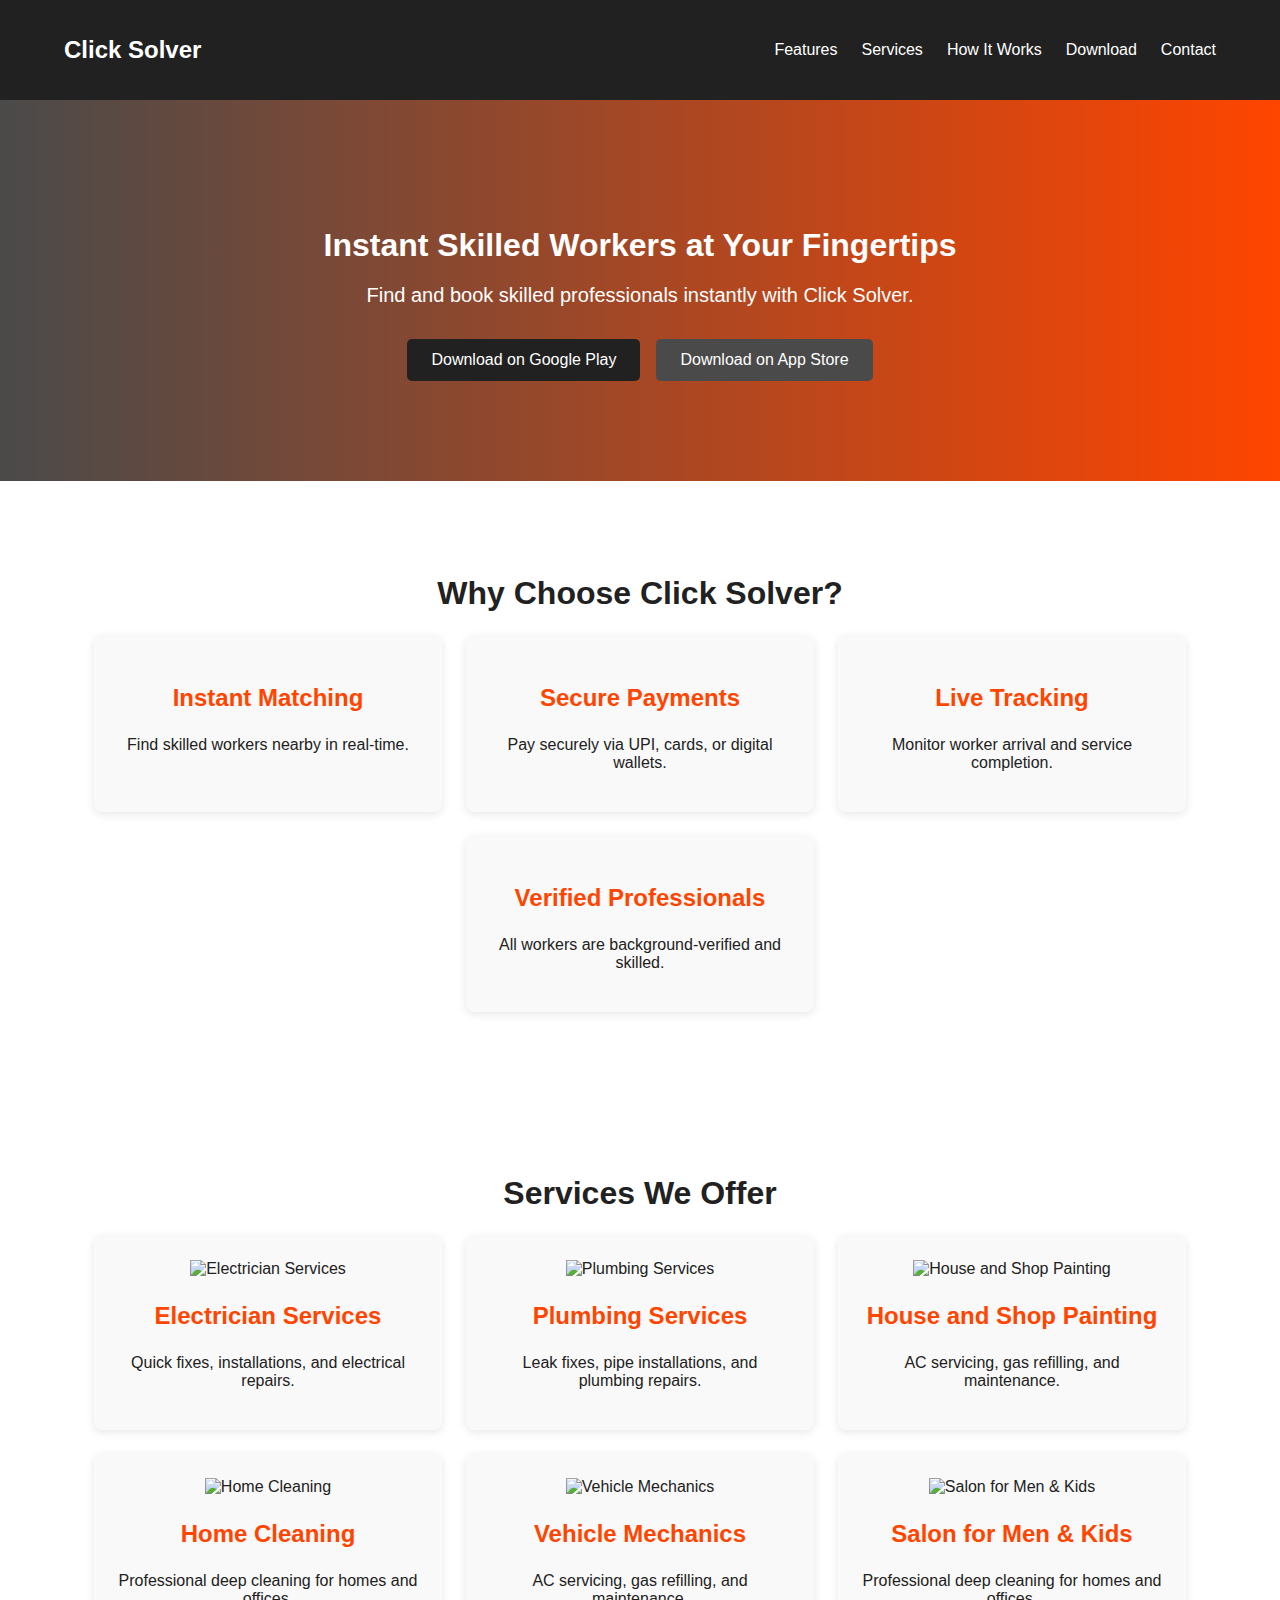
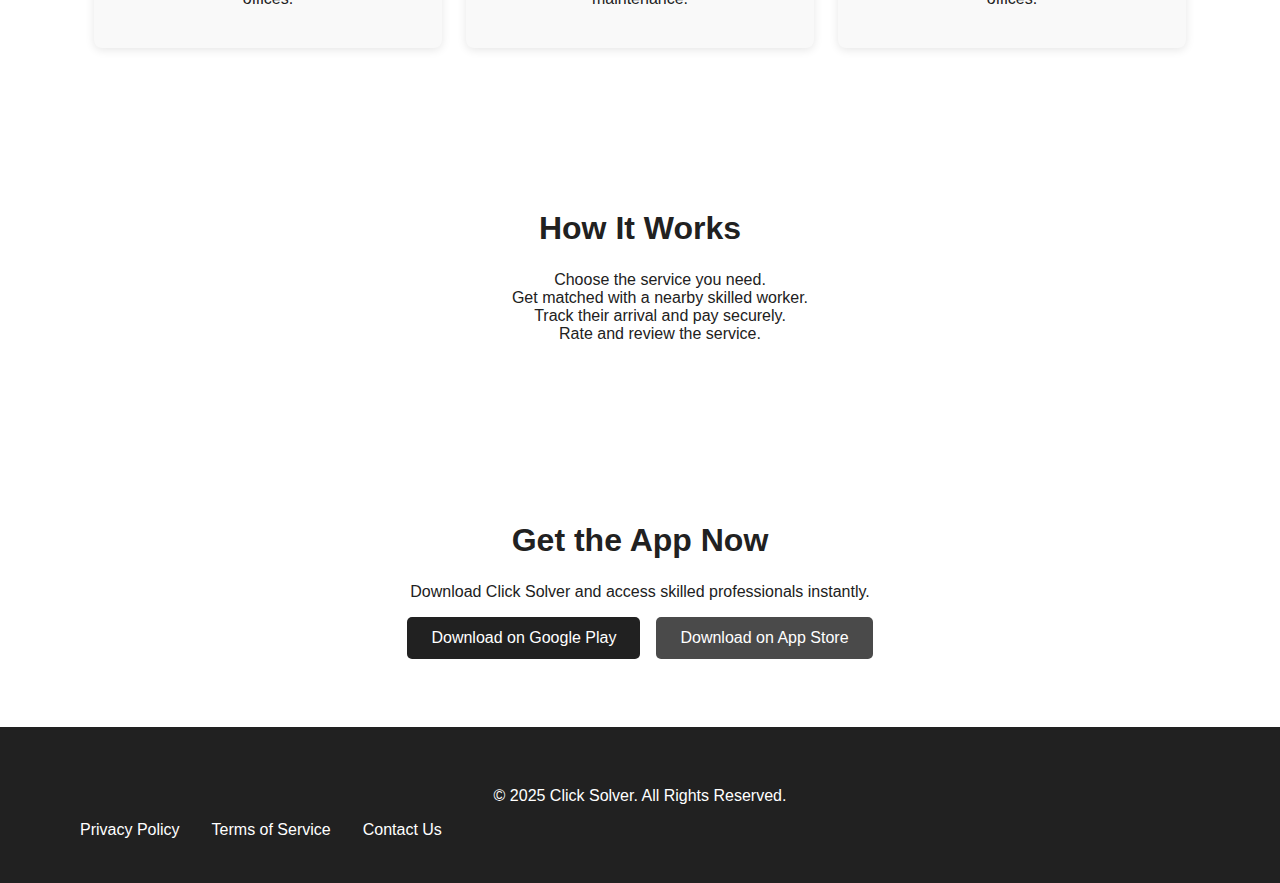
==== index.html @ a697b11c "Initial commit" ====
<!DOCTYPE html>
<html lang="en">

<head>
    <meta charset="UTF-8">
    <meta name="viewport" content="width=device-width, initial-scale=1.0">
    <title>Click Solver - Instant Skilled Workers</title>
    <link rel="stylesheet" href="index.css">
    <link rel="icon" href="favicon.ico" type="image/x-icon">
    <meta name="description" content="Click Solver connects you with nearby skilled workers instantly. Download the app now to book services on the go.">
    <meta name="keywords" content="instant workers, skilled services, book services, handyman, Click Solver app">
    <meta name="author" content="Click Solver">
</head>

<body>
    <header>
        <div class="container">
            <h1>Click Solver</h1>
            <nav>
                <div class="hamburger" id="hamburger">
                    <span class="bar"></span>
                    <span class="bar"></span>
                    <span class="bar"></span>
                </div>
                <ul class="nav-links" id="nav-links">
                    <li><a href="#features">Features</a></li>
                    <li><a href="#services">Services</a></li>
                    <li><a href="#how-it-works">How It Works</a></li>
                    <li><a href="#download">Download</a></li>
                    <li><a href="#contact">Contact</a></li>
                </ul>
            </nav>
        </div>
    </header>

    <section class="hero">
        <div class="container">
            <h2>Instant Skilled Workers at Your Fingertips</h2>
            <p>Find and book skilled professionals instantly with Click Solver.</p>
            <div class="download-buttons">
                <a href="https://play.google.com/store/apps/details?id=com.clicksolver" class="btn playstore">Download on Google Play</a>
                <a href="https://apps.apple.com/app/clicksolver" class="btn appstore">Download on App Store</a>
            </div>
        </div>
    </section>

    <section id="features" class="features">
        <div class="container">
            <h2>Why Choose Click Solver?</h2>
            <div class="feature-list">
                <div class="feature-item">
                    <h3>Instant Matching</h3>
                    <p>Find skilled workers nearby in real-time.</p>
                </div>
                <div class="feature-item">
                    <h3>Secure Payments</h3>
                    <p>Pay securely via UPI, cards, or digital wallets.</p>
                </div>
                <div class="feature-item">
                    <h3>Live Tracking</h3>
                    <p>Monitor worker arrival and service completion.</p>
                </div>
                <div class="feature-item">
                    <h3>Verified Professionals</h3>
                    <p>All workers are background-verified and skilled.</p>
                </div>
            </div>
        </div>
    </section>

    <section id="services" class="services">
        <div class="container">
            <h2>Services We Offer</h2>
            <div class="service-list">
                <div class="service-item">
                    <img src="https://i.postimg.cc/d09HxG92/abf73362-0093-4103-abae-92e62c47b5e1.webp" alt="Electrician Services" class="serviceItem" />
                    <h3>Electrician Services</h3>
                    <p>Quick fixes, installations, and electrical repairs.</p>
                </div>
                <div class="service-item">
                    <img src="https://i.postimg.cc/tTMLBhXr/2a560085-6385-49fc-8f99-0406eb8d2948.webp" alt="Plumbing Services" class="serviceItem" />
                    <h3>Plumbing Services</h3>
                    <p>Leak fixes, pipe installations, and plumbing repairs.</p>
                </div>
                <div class="service-item">
                    <img src="https://i.postimg.cc/hPHvv5dG/4f80a035-03cc-4018-97c2-279e1822564a.webp" alt="House and Shop Painting" class="serviceItem" />
                    <h3>House and Shop Painting</h3>
                    <p>AC servicing, gas refilling, and maintenance.</p>
                </div>
                <div class="service-item">
                    <img src="https://i.postimg.cc/WbVbPvms/1eb8fe84-6822-4be8-93fe-913cfc4a6819.webp" alt="Home Cleaning" class="serviceItem" />
                    <h3>Home Cleaning</h3>
                    <p>Professional deep cleaning for homes and offices.</p>
                </div>
                <div class="service-item">
                    <img src="https://i.postimg.cc/cLg1NMkN/37ff1bb0-b444-46f5-9d54-2f6b4cf9390d.webp" alt="Vehicle Mechanics" class="serviceItem" />
                    <h3>Vehicle Mechanics</h3>
                    <p>AC servicing, gas refilling, and maintenance.</p>
                </div>
                <div class="service-item">
                    <img src="https://i.postimg.cc/zBWMX91g/83cd7921-aa91-4057-9ad8-686594430da4.webp" alt="Salon for Men & Kids" class="serviceItem" />
                    <h3>Salon for Men & Kids</h3>
                    <p>Professional deep cleaning for homes and offices.</p>
                </div>
            </div>
        </div>
    </section>

    <section id="how-it-works" class="how-it-works">
        <div class="container">
            <h2>How It Works</h2>
            <ol class="list">
                <li>Choose the service you need.</li>
                <li>Get matched with a nearby skilled worker.</li>
                <li>Track their arrival and pay securely.</li>
                <li>Rate and review the service.</li>
            </ol>
        </div>
    </section>

    <section id="download" class="download">
        <div class="container">
            <h2>Get the App Now</h2>
            <p>Download Click Solver and access skilled professionals instantly.</p>
            <div class="download-buttons">
                <a href="https://play.google.com/store/apps/details?id=com.clicksolver" class="btn playstore">Download on Google Play</a>
                <a href="https://apps.apple.com/app/clicksolver" class="btn appstore">Download on App Store</a>
            </div>
        </div>
    </section>

    <footer>
        <div class="container">
            <p>&copy; 2025 Click Solver. All Rights Reserved.</p>
            <nav>
                <ul>
                    <li><a href="#">Privacy Policy</a></li>
                    <li><a href="#">Terms of Service</a></li>
                    <li><a href="#">Contact Us</a></li>
                </ul>
            </nav>
        </div>
    </footer>

    <script>
        const hamburger = document.getElementById('hamburger');
        const navLinks = document.getElementById('nav-links');

        hamburger.addEventListener('click', () => {
            navLinks.classList.toggle('active');
        });
    </script>
</body>

</html>
---- index.css ----
@import url('https://fonts.googleapis.com/css2?family=Bree+Serif&family=Caveat:wght@400;700&family=Lobster&family=Monoton&family=Open+Sans:ital,wght@0,400;0,700;1,400;1,700&family=Playfair+Display+SC:ital,wght@0,400;0,700;1,700&family=Playfair+Display:ital,wght@0,400;0,700;1,700&family=Roboto:ital,wght@0,400;0,700;1,400;1,700&family=Source+Sans+Pro:ital,wght@0,400;0,700;1,700&family=Work+Sans:ital,wght@0,400;0,700;1,700&display=swap');

/* General Styles */
body {
    font-family: Arial, sans-serif;
    margin: 0;
    padding: 0;
    background-color: #ffffff;
    color: #212121;
    font-size: 1rem;
    /* Base font size */
}

.list {
    list-style: none;
}


.container {
    width: 90%;
    max-width: 1200px;
    margin: 0 auto;
    padding: 20px;
    
}

/* Header */
header {
    background-color: #212121;
    color: white;
    padding: 1rem 0;
}

header .container {
    display: flex;
    justify-content: space-between;
    align-items: center;
}

header h1 {
    font-size: 1.5rem;
    margin: 0;
}

nav ul {
    list-style: none;
    padding: 0;
    margin: 0;
    display: flex;
}

nav ul li {
    margin-left: 1.5rem;
}

nav ul li a {
    color: white;
    text-decoration: none;
    font-size: 1rem;
}

/* Hamburger Menu */
.hamburger {
    display: none;
    flex-direction: column;
    cursor: pointer;
}

.bar {
    height: 3px;
    width: 25px;
    background-color: white;
    margin: 4px 0;
    transition: 0.4s;
}

.nav-links {
    list-style: none;
}

/* Responsive Nav */
@media (max-width: 768px) {
    .hamburger {
        display: flex;
    }

    .nav-links {
        display: none;
        flex-direction: column;
        width: 100%;
        background-color: #212121;
        position: absolute;
        top: 60px;
        left: 0;
    }

    .nav-links.active {
        display: flex;
    }

    .nav-links li {
        margin: 1rem 0;
        text-align: center;
    }
}

/* Hero Section */
.hero {
    background: linear-gradient(to right, #4a4a4a, #ff4500);
    color: white;
    text-align: center;
    padding: 5rem 1rem;
}

.hero h2 {
    font-size: 2rem;
    margin-bottom: 1rem;
}

.hero p {
    font-size: 1.25rem;
    margin-bottom: 2rem;
}

.serviceItem {
    height: auto;
    max-width: 100%;
}

.download-buttons {
    display: flex;
    justify-content: center;
    gap: 1rem;
    flex-wrap: wrap;
}

.btn {
    display: inline-block;
    padding: 0.75rem 1.5rem;
    font-size: 1rem;
    color: white;
    text-decoration: none;
    border-radius: 5px;
    transition: 0.3s;
}

.playstore {
    background-color: #212121;
}

.appstore {
    background-color: #4a4a4a;
}

.btn:hover {
    opacity: 0.8;
}

/* Features Section */
.features,
.services,
.how-it-works,
.download {
    text-align: center;
    padding: 3rem 1rem;
}

.features h2,
.services h2,
.how-it-works h2,
.download h2 {
    font-size: 2rem;
    margin-bottom: 1.5rem;
}

.feature-list,
.service-list {
    display: flex;
    justify-content: center;
    flex-wrap: wrap;
    gap: 1.5rem;
}

.feature-item,
.service-item {
    width: 100%;
    max-width: 300px;
    padding: 1.5rem;
    background: #f9f9f9;
    border-radius: 8px;
    box-shadow: 0 2px 10px rgba(0, 0, 0, 0.1);
}

.feature-item h3,
.service-item h3 {
    color: #ff4500;
    font-size: 1.5rem;
}

/* Footer */
footer {
    background-color: #212121;
    color: white;
    text-align: center;
    padding: 1.5rem 0;
}

footer ul {
    list-style: none;
    padding: 0;
}

footer ul li {
    display: inline;
    margin: 0 1rem;
}

footer ul li a {
    color: white;
    text-decoration: none;
}

/* Responsive Font Sizes */
@media (max-width: 768px) {
    .hero h2 {
        font-size: 1.75rem;
    }

    .hero p {
        font-size: 1rem;
    }

    .features h2,
    .services h2,
    .how-it-works h2,
    .download h2 {
        font-size: 1.75rem;
    }

    .feature-item h3,
    .service-item h3 {
        font-size: 1.25rem;
    }
}
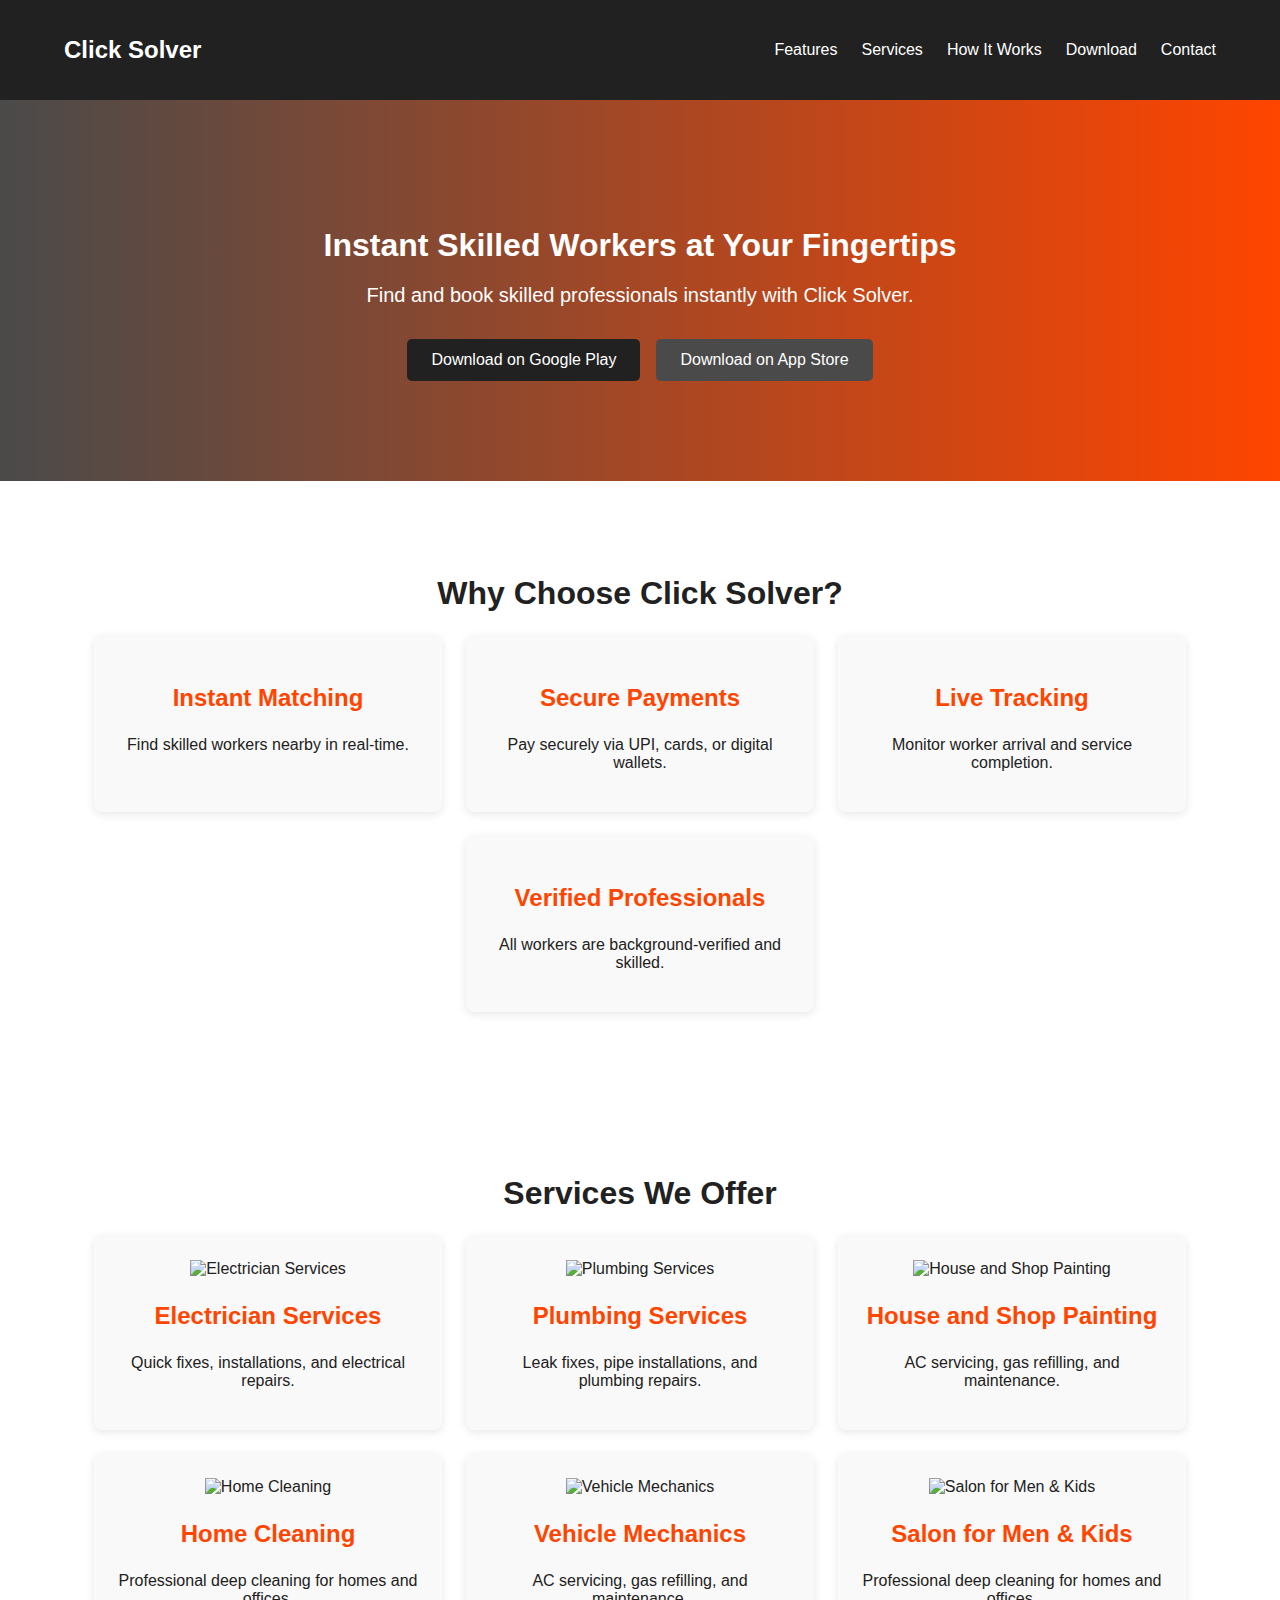
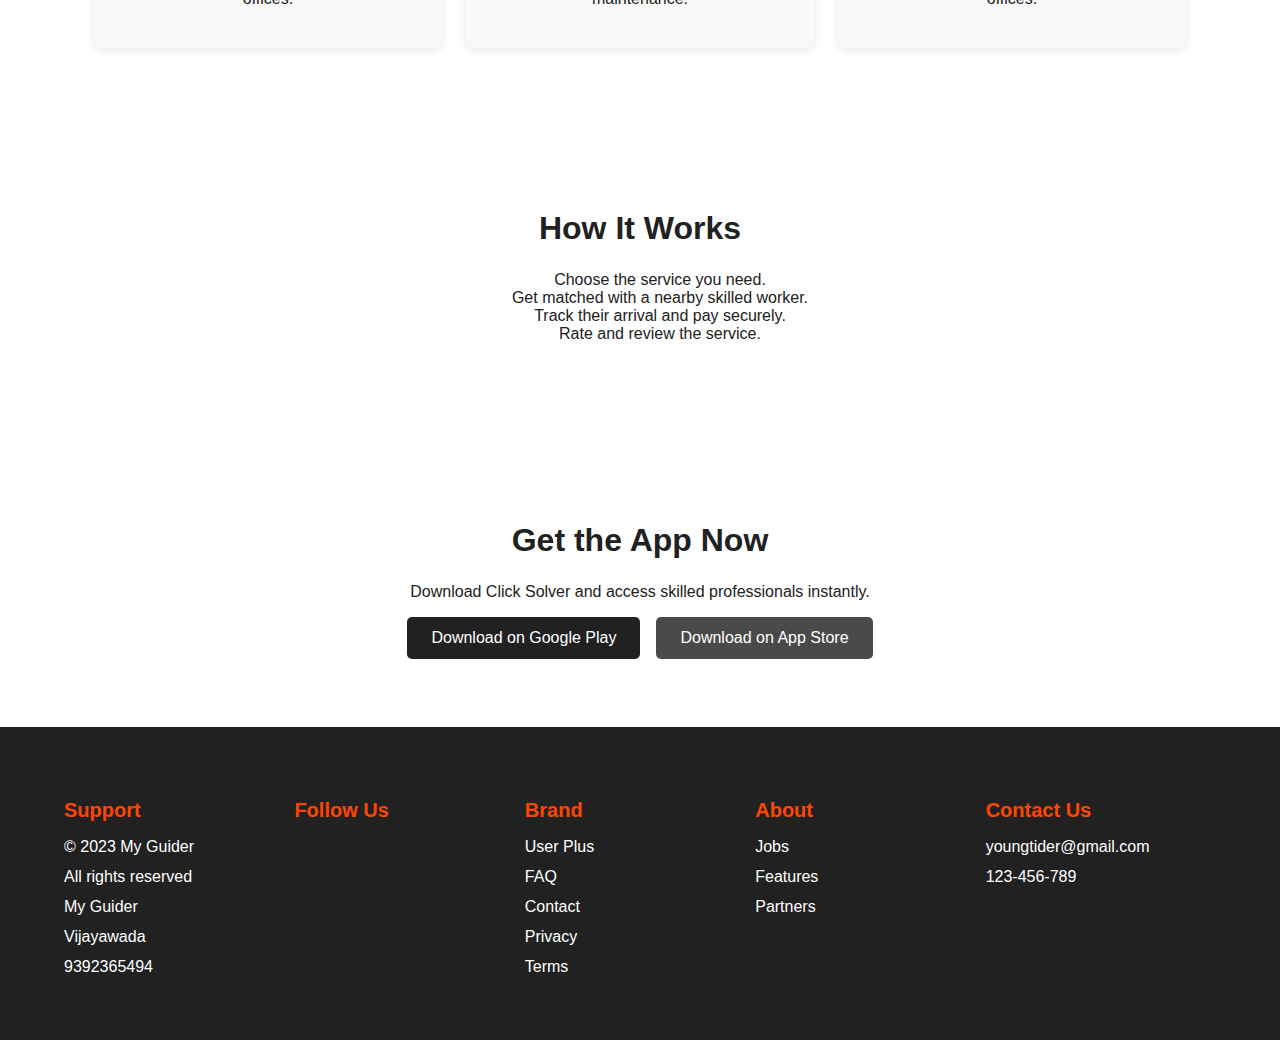
==== commit b1e693b6: "Footer changed" ====
--- a/index.html
+++ b/index.html
@@ -2,154 +2,280 @@
 <html lang="en">
 
 <head>
-    <meta charset="UTF-8">
-    <meta name="viewport" content="width=device-width, initial-scale=1.0">
-    <title>Click Solver - Instant Skilled Workers</title>
-    <link rel="stylesheet" href="index.css">
-    <link rel="icon" href="favicon.ico" type="image/x-icon">
-    <meta name="description" content="Click Solver connects you with nearby skilled workers instantly. Download the app now to book services on the go.">
-    <meta name="keywords" content="instant workers, skilled services, book services, handyman, Click Solver app">
-    <meta name="author" content="Click Solver">
+  <meta charset="UTF-8" />
+  <meta name="viewport" content="width=device-width, initial-scale=1.0" />
+  <title>Click Solver - Instant Skilled Workers</title>
+  
+  <!-- FontAwesome for Icons -->
+  <link
+    rel="stylesheet"
+    href="https://cdnjs.cloudflare.com/ajax/libs/font-awesome/6.5.1/css/all.min.css"
+    integrity="sha512-4r3QhnN79r5zKCHwBgYbLzafKn5g7nR5IFXOHtQenY2nKdu82GwLHzm2cQb10o0cyEAIfYMzMHWwLLnuJENBXA=="
+    crossorigin="anonymous"
+    referrerpolicy="no-referrer"
+  />
+
+  <script src="https://kit.fontawesome.com/68a5b899a1.js" crossorigin="anonymous"></script>
+  
+  <!-- Your CSS -->
+  <link rel="stylesheet" href="index.css" />
+  
+  <link rel="icon" href="favicon.ico" type="image/x-icon" />
+  
+  <meta
+    name="description"
+    content="Click Solver connects you with nearby skilled workers instantly. Download the app now to book services on the go."
+  />
+  <meta
+    name="keywords"
+    content="instant workers, skilled services, book services, handyman, Click Solver app"
+  />
+  <meta name="author" content="Click Solver" />
 </head>
 
 <body>
-    <header>
-        <div class="container">
-            <h1>Click Solver</h1>
-            <nav>
-                <div class="hamburger" id="hamburger">
-                    <span class="bar"></span>
-                    <span class="bar"></span>
-                    <span class="bar"></span>
-                </div>
-                <ul class="nav-links" id="nav-links">
-                    <li><a href="#features">Features</a></li>
-                    <li><a href="#services">Services</a></li>
-                    <li><a href="#how-it-works">How It Works</a></li>
-                    <li><a href="#download">Download</a></li>
-                    <li><a href="#contact">Contact</a></li>
-                </ul>
-            </nav>
-        </div>
-    </header>
-
-    <section class="hero">
-        <div class="container">
-            <h2>Instant Skilled Workers at Your Fingertips</h2>
-            <p>Find and book skilled professionals instantly with Click Solver.</p>
-            <div class="download-buttons">
-                <a href="https://play.google.com/store/apps/details?id=com.clicksolver" class="btn playstore">Download on Google Play</a>
-                <a href="https://apps.apple.com/app/clicksolver" class="btn appstore">Download on App Store</a>
-            </div>
-        </div>
-    </section>
-
-    <section id="features" class="features">
-        <div class="container">
-            <h2>Why Choose Click Solver?</h2>
-            <div class="feature-list">
-                <div class="feature-item">
-                    <h3>Instant Matching</h3>
-                    <p>Find skilled workers nearby in real-time.</p>
-                </div>
-                <div class="feature-item">
-                    <h3>Secure Payments</h3>
-                    <p>Pay securely via UPI, cards, or digital wallets.</p>
-                </div>
-                <div class="feature-item">
-                    <h3>Live Tracking</h3>
-                    <p>Monitor worker arrival and service completion.</p>
-                </div>
-                <div class="feature-item">
-                    <h3>Verified Professionals</h3>
-                    <p>All workers are background-verified and skilled.</p>
-                </div>
-            </div>
-        </div>
-    </section>
-
-    <section id="services" class="services">
-        <div class="container">
-            <h2>Services We Offer</h2>
-            <div class="service-list">
-                <div class="service-item">
-                    <img src="https://i.postimg.cc/d09HxG92/abf73362-0093-4103-abae-92e62c47b5e1.webp" alt="Electrician Services" class="serviceItem" />
-                    <h3>Electrician Services</h3>
-                    <p>Quick fixes, installations, and electrical repairs.</p>
-                </div>
-                <div class="service-item">
-                    <img src="https://i.postimg.cc/tTMLBhXr/2a560085-6385-49fc-8f99-0406eb8d2948.webp" alt="Plumbing Services" class="serviceItem" />
-                    <h3>Plumbing Services</h3>
-                    <p>Leak fixes, pipe installations, and plumbing repairs.</p>
-                </div>
-                <div class="service-item">
-                    <img src="https://i.postimg.cc/hPHvv5dG/4f80a035-03cc-4018-97c2-279e1822564a.webp" alt="House and Shop Painting" class="serviceItem" />
-                    <h3>House and Shop Painting</h3>
-                    <p>AC servicing, gas refilling, and maintenance.</p>
-                </div>
-                <div class="service-item">
-                    <img src="https://i.postimg.cc/WbVbPvms/1eb8fe84-6822-4be8-93fe-913cfc4a6819.webp" alt="Home Cleaning" class="serviceItem" />
-                    <h3>Home Cleaning</h3>
-                    <p>Professional deep cleaning for homes and offices.</p>
-                </div>
-                <div class="service-item">
-                    <img src="https://i.postimg.cc/cLg1NMkN/37ff1bb0-b444-46f5-9d54-2f6b4cf9390d.webp" alt="Vehicle Mechanics" class="serviceItem" />
-                    <h3>Vehicle Mechanics</h3>
-                    <p>AC servicing, gas refilling, and maintenance.</p>
-                </div>
-                <div class="service-item">
-                    <img src="https://i.postimg.cc/zBWMX91g/83cd7921-aa91-4057-9ad8-686594430da4.webp" alt="Salon for Men & Kids" class="serviceItem" />
-                    <h3>Salon for Men & Kids</h3>
-                    <p>Professional deep cleaning for homes and offices.</p>
-                </div>
-            </div>
-        </div>
-    </section>
-
-    <section id="how-it-works" class="how-it-works">
-        <div class="container">
-            <h2>How It Works</h2>
-            <ol class="list">
-                <li>Choose the service you need.</li>
-                <li>Get matched with a nearby skilled worker.</li>
-                <li>Track their arrival and pay securely.</li>
-                <li>Rate and review the service.</li>
-            </ol>
-        </div>
-    </section>
-
-    <section id="download" class="download">
-        <div class="container">
-            <h2>Get the App Now</h2>
-            <p>Download Click Solver and access skilled professionals instantly.</p>
-            <div class="download-buttons">
-                <a href="https://play.google.com/store/apps/details?id=com.clicksolver" class="btn playstore">Download on Google Play</a>
-                <a href="https://apps.apple.com/app/clicksolver" class="btn appstore">Download on App Store</a>
-            </div>
-        </div>
-    </section>
-
-    <footer>
-        <div class="container">
-            <p>&copy; 2025 Click Solver. All Rights Reserved.</p>
-            <nav>
-                <ul>
-                    <li><a href="#">Privacy Policy</a></li>
-                    <li><a href="#">Terms of Service</a></li>
-                    <li><a href="#">Contact Us</a></li>
-                </ul>
-            </nav>
-        </div>
-    </footer>
-
-    <script>
-        const hamburger = document.getElementById('hamburger');
-        const navLinks = document.getElementById('nav-links');
-
-        hamburger.addEventListener('click', () => {
-            navLinks.classList.toggle('active');
-        });
-    </script>
+  <header>
+    <div class="container">
+      <h1>Click Solver</h1>
+      <nav>
+        <div class="hamburger" id="hamburger">
+          <span class="bar"></span>
+          <span class="bar"></span>
+          <span class="bar"></span>
+        </div>
+        <ul class="nav-links" id="nav-links">
+          <li><a href="#features">Features</a></li>
+          <li><a href="#services">Services</a></li>
+          <li><a href="#how-it-works">How It Works</a></li>
+          <li><a href="#download">Download</a></li>
+          <li><a href="#contact">Contact</a></li>
+        </ul>
+      </nav>
+    </div>
+  </header>
+
+  <!-- Hero Section -->
+  <section class="hero">
+    <div class="container">
+      <h2>Instant Skilled Workers at Your Fingertips</h2>
+      <p>Find and book skilled professionals instantly with Click Solver.</p>
+      <div class="download-buttons">
+        <a
+          href="https://play.google.com/store/apps/details?id=com.clicksolver"
+          class="btn playstore"
+          >Download on Google Play</a
+        >
+        <a href="https://apps.apple.com/app/clicksolver" class="btn appstore"
+          >Download on App Store</a
+        >
+      </div>
+    </div>
+  </section>
+
+  <!-- Features Section -->
+  <section id="features" class="features">
+    <div class="container">
+      <h2>Why Choose Click Solver?</h2>
+      <div class="feature-list">
+        <div class="feature-item">
+          <h3>Instant Matching</h3>
+          <p>Find skilled workers nearby in real-time.</p>
+        </div>
+        <div class="feature-item">
+          <h3>Secure Payments</h3>
+          <p>Pay securely via UPI, cards, or digital wallets.</p>
+        </div>
+        <div class="feature-item">
+          <h3>Live Tracking</h3>
+          <p>Monitor worker arrival and service completion.</p>
+        </div>
+        <div class="feature-item">
+          <h3>Verified Professionals</h3>
+          <p>All workers are background-verified and skilled.</p>
+        </div>
+      </div>
+    </div>
+  </section>
+
+  <!-- Services Section -->
+  <section id="services" class="services">
+    <div class="container">
+      <h2>Services We Offer</h2>
+      <div class="service-list">
+        <div class="service-item">
+          <img
+            src="https://i.postimg.cc/d09HxG92/abf73362-0093-4103-abae-92e62c47b5e1.webp"
+            alt="Electrician Services"
+            class="serviceItem"
+          />
+          <h3>Electrician Services</h3>
+          <p>Quick fixes, installations, and electrical repairs.</p>
+        </div>
+        <div class="service-item">
+          <img
+            src="https://i.postimg.cc/tTMLBhXr/2a560085-6385-49fc-8f99-0406eb8d2948.webp"
+            alt="Plumbing Services"
+            class="serviceItem"
+          />
+          <h3>Plumbing Services</h3>
+          <p>Leak fixes, pipe installations, and plumbing repairs.</p>
+        </div>
+        <div class="service-item">
+          <img
+            src="https://i.postimg.cc/hPHvv5dG/4f80a035-03cc-4018-97c2-279e1822564a.webp"
+            alt="House and Shop Painting"
+            class="serviceItem"
+          />
+          <h3>House and Shop Painting</h3>
+          <p>AC servicing, gas refilling, and maintenance.</p>
+        </div>
+        <div class="service-item">
+          <img
+            src="https://i.postimg.cc/WbVbPvms/1eb8fe84-6822-4be8-93fe-913cfc4a6819.webp"
+            alt="Home Cleaning"
+            class="serviceItem"
+          />
+          <h3>Home Cleaning</h3>
+          <p>Professional deep cleaning for homes and offices.</p>
+        </div>
+        <div class="service-item">
+          <img
+            src="https://i.postimg.cc/cLg1NMkN/37ff1bb0-b444-46f5-9d54-2f6b4cf9390d.webp"
+            alt="Vehicle Mechanics"
+            class="serviceItem"
+          />
+          <h3>Vehicle Mechanics</h3>
+          <p>AC servicing, gas refilling, and maintenance.</p>
+        </div>
+        <div class="service-item">
+          <img
+            src="https://i.postimg.cc/zBWMX91g/83cd7921-aa91-4057-9ad8-686594430da4.webp"
+            alt="Salon for Men & Kids"
+            class="serviceItem"
+          />
+          <h3>Salon for Men & Kids</h3>
+          <p>Professional deep cleaning for homes and offices.</p>
+        </div>
+      </div>
+    </div>
+  </section>
+
+  <!-- How It Works Section -->
+  <section id="how-it-works" class="how-it-works">
+    <div class="container">
+      <h2>How It Works</h2>
+      <ol class="list">
+        <li>Choose the service you need.</li>
+        <li>Get matched with a nearby skilled worker.</li>
+        <li>Track their arrival and pay securely.</li>
+        <li>Rate and review the service.</li>
+      </ol>
+    </div>
+  </section>
+
+  <!-- Download Section -->
+  <section id="download" class="download">
+    <div class="container">
+      <h2>Get the App Now</h2>
+      <p>Download Click Solver and access skilled professionals instantly.</p>
+      <div class="download-buttons">
+        <a
+          href="https://play.google.com/store/apps/details?id=com.clicksolver"
+          class="btn playstore"
+          >Download on Google Play</a
+        >
+        <a href="https://apps.apple.com/app/clicksolver" class="btn appstore"
+          >Download on App Store</a
+        >
+      </div>
+    </div>
+  </section>
+
+  <!-- Footer -->
+  <footer>
+    <div class="container">
+      <div class="footer-content">
+        <!-- Support Section -->
+        <div class="footer-section support-section">
+          <h3>Support</h3>
+          <ul class="footerSupport">
+            <li>© 2023 My Guider</li>
+            <li>All rights reserved</li>
+            <li>My Guider</li>
+            <li>Vijayawada</li>
+            <li>9392365494</li>
+          </ul>
+        </div>
+  
+        <!-- Social Media Section -->
+        <div class="footer-section social-media-section">
+          <h3>Follow Us</h3>
+          <ul class="social-media-icons">
+            <li>
+              <a href="#" aria-label="Facebook">
+                <i class="fab fa-facebook-f"></i>
+              </a>
+            </li>
+            <li>
+              <a href="#" aria-label="Twitter">
+                <i class="fab fa-twitter"></i>
+              </a>
+            </li>
+            <li>
+              <a href="#" aria-label="Instagram">
+                <i class="fab fa-instagram"></i>
+              </a>
+            </li>
+            <li>
+              <a href="#" aria-label="LinkedIn">
+                <i class="fab fa-linkedin-in"></i>
+              </a>
+            </li>
+          </ul>
+        </div>
+  
+        <!-- Brand Section (Hidden on Mobile) -->
+        <div class="footer-section brand-section">
+          <h3>Brand</h3>
+          <ul>
+            <li><a href="#">User Plus</a></li>
+            <li><a href="#">FAQ</a></li>
+            <li><a href="#">Contact</a></li>
+            <li><a href="#">Privacy</a></li>
+            <li><a href="#">Terms</a></li>
+          </ul>
+        </div>
+  
+        <!-- About Section (Hidden on Mobile) -->
+        <div class="footer-section about-section">
+          <h3>About</h3>
+          <ul>
+            <li><a href="#">Jobs</a></li>
+            <li><a href="#">Features</a></li>
+            <li><a href="#">Partners</a></li>
+          </ul>
+        </div>
+  
+        <!-- Contact Us Section (Hidden on Mobile) -->
+        <div class="footer-section contact-section">
+          <h3>Contact Us</h3>
+          <ul>
+            <li><a href="mailto:youngtider@gmail.com">youngtider@gmail.com</a></li>
+            <li><a href="tel:123-456-789">123-456-789</a></li>
+          </ul>
+        </div>
+      </div>
+    </div>
+  </footer>
+
+  <!-- JavaScript for Hamburger Menu -->
+  <script>
+    const hamburger = document.getElementById('hamburger');
+    const navLinks = document.getElementById('nav-links');
+
+    hamburger.addEventListener('click', () => {
+      navLinks.classList.toggle('active');
+    });
+  </script>
 </body>
-
-</html>+</html>
--- a/index.css
+++ b/index.css
@@ -2,243 +2,309 @@
 
 /* General Styles */
 body {
-    font-family: Arial, sans-serif;
-    margin: 0;
-    padding: 0;
-    background-color: #ffffff;
-    color: #212121;
-    font-size: 1rem;
-    /* Base font size */
+  font-family: Arial, sans-serif;
+  margin: 0;
+  padding: 0;
+  background-color: #ffffff;
+  color: #212121;
+  font-size: 1rem; /* Base font size */
 }
 
 .list {
-    list-style: none;
-}
-
+  list-style: none;
+}
 
 .container {
+  width: 90%;
+  max-width: 1200px;
+  margin: 0 auto;
+  padding: 20px;
+}
+
+/* Header */
+header {
+  background-color: #212121;
+  color: white;
+  padding: 1rem 0;
+}
+
+header .container {
+  display: flex;
+  justify-content: space-between;
+  align-items: center;
+}
+
+header h1 {
+  font-size: 1.5rem;
+  margin: 0;
+}
+
+nav ul {
+  list-style: none;
+  padding: 0;
+  margin: 0;
+  display: flex;
+}
+
+nav ul li {
+  margin-left: 1.5rem;
+}
+
+nav ul li a {
+  color: white;
+  text-decoration: none;
+  font-size: 1rem;
+}
+
+/* Hamburger Menu */
+.hamburger {
+  display: none;
+  flex-direction: column;
+  cursor: pointer;
+}
+
+.bar {
+  height: 3px;
+  width: 25px;
+  background-color: white;
+  margin: 4px 0;
+  transition: 0.4s;
+}
+
+.nav-links {
+  list-style: none;
+}
+
+/* Responsive Nav */
+@media (max-width: 768px) {
+  .hamburger {
+    display: flex;
+  }
+
+  .nav-links {
+    display: none;
+    flex-direction: column;
+    width: 100%;
+    background-color: #212121;
+    position: absolute;
+    top: 60px;
+    left: 0;
+  }
+
+  .nav-links.active {
+    display: flex;
+  }
+
+  .nav-links li {
+    margin: 1rem 0;
+    text-align: center;
+  }
+}
+
+/* Hero Section */
+.hero {
+  background: linear-gradient(to right, #4a4a4a, #ff4500);
+  color: white;
+  text-align: center;
+  padding: 5rem 1rem;
+}
+
+.hero h2 {
+  font-size: 2rem;
+  margin-bottom: 1rem;
+}
+
+.hero p {
+  font-size: 1.25rem;
+  margin-bottom: 2rem;
+}
+
+.serviceItem {
+  height: auto;
+  max-width: 100%;
+}
+
+.download-buttons {
+  display: flex;
+  justify-content: center;
+  gap: 1rem;
+  flex-wrap: wrap;
+}
+
+.btn {
+  display: inline-block;
+  padding: 0.75rem 1.5rem;
+  font-size: 1rem;
+  color: white;
+  text-decoration: none;
+  border-radius: 5px;
+  transition: 0.3s;
+}
+
+.playstore {
+  background-color: #212121;
+}
+
+.appstore {
+  background-color: #4a4a4a;
+}
+
+.btn:hover {
+  opacity: 0.8;
+}
+
+/* Features, Services, How-it-works, Download Sections */
+.features,
+.services,
+.how-it-works,
+.download {
+  text-align: center;
+  padding: 3rem 1rem;
+}
+
+.features h2,
+.services h2,
+.how-it-works h2,
+.download h2 {
+  font-size: 2rem;
+  margin-bottom: 1.5rem;
+}
+
+.feature-list,
+.service-list {
+  display: flex;
+  justify-content: center;
+  flex-wrap: wrap;
+  gap: 1.5rem;
+}
+
+.feature-item,
+.service-item {
+  width: 100%;
+  max-width: 300px;
+  padding: 1.5rem;
+  background: #f9f9f9;
+  border-radius: 8px;
+  box-shadow: 0 2px 10px rgba(0, 0, 0, 0.1);
+}
+
+.feature-item h3,
+.service-item h3 {
+  color: #ff4500;
+  font-size: 1.5rem;
+}
+
+/* Footer */
+footer {
+    background-color: #212121; /* Same as previous background color */
+    color: white;
+    padding: 2rem 0;
+  }
+  
+  footer .container {
     width: 90%;
     max-width: 1200px;
     margin: 0 auto;
     padding: 20px;
-    
-}
-
-/* Header */
-header {
-    background-color: #212121;
-    color: white;
-    padding: 1rem 0;
-}
-
-header .container {
-    display: flex;
+  }
+
+  .footerSupport {
+    display: flex;
+    flex-direction: column;
+  }
+  
+  .footer-content {
+    display: flex;
+    flex-direction: row;
+ 
     justify-content: space-between;
-    align-items: center;
-}
-
-header h1 {
-    font-size: 1.5rem;
-    margin: 0;
-}
-
-nav ul {
+  }
+  
+  .footer-section {
+    flex: 1; /* Each section takes equal space */
+    min-width: 200px; /* Minimum width for each section */
+  }
+  
+  .footer-section h3 {
+    font-size: 1.25rem;
+    margin-bottom: 1rem;
+    color: #ff4500; /* Orange color for headings */
+  }
+  
+  .footer-section ul {
     list-style: none;
     padding: 0;
     margin: 0;
-    display: flex;
-}
-
-nav ul li {
-    margin-left: 1.5rem;
-}
-
-nav ul li a {
+  }
+  
+  .footer-section ul li {
+    margin-bottom: 0.75rem;
+  }
+  
+  .footer-section ul li a {
     color: white;
     text-decoration: none;
-    font-size: 1rem;
-}
-
-/* Hamburger Menu */
-.hamburger {
-    display: none;
-    flex-direction: column;
-    cursor: pointer;
-}
-
-.bar {
-    height: 3px;
-    width: 25px;
-    background-color: white;
-    margin: 4px 0;
-    transition: 0.4s;
-}
-
-.nav-links {
-    list-style: none;
-}
-
-/* Responsive Nav */
-@media (max-width: 768px) {
-    .hamburger {
-        display: flex;
-    }
-
-    .nav-links {
-        display: none;
-        flex-direction: column;
-        width: 100%;
-        background-color: #212121;
-        position: absolute;
-        top: 60px;
-        left: 0;
-    }
-
-    .nav-links.active {
-        display: flex;
-    }
-
-    .nav-links li {
-        margin: 1rem 0;
-        text-align: center;
-    }
-}
-
-/* Hero Section */
-.hero {
-    background: linear-gradient(to right, #4a4a4a, #ff4500);
+    transition: color 0.3s ease;
+  }
+  
+  .footer-section ul li a:hover {
+    color: #ff4500; /* Hover effect for links */
+  }
+  
+  /* Social Media Icons */
+  .social-media-icons {
+    display: flex;
+    flex-direction: row;
+    justify-content: center;
+    gap: 1rem; 
+  }
+
+  .social-media-icons li {
+    font-size: 1.5rem;
     color: white;
-    text-align: center;
-    padding: 5rem 1rem;
-}
-
-.hero h2 {
-    font-size: 2rem;
-    margin-bottom: 1rem;
-}
-
-.hero p {
-    font-size: 1.25rem;
-    margin-bottom: 2rem;
-}
-
-.serviceItem {
-    height: auto;
-    max-width: 100%;
-}
-
-.download-buttons {
-    display: flex;
-    justify-content: center;
-    gap: 1rem;
-    flex-wrap: wrap;
-}
-
-.btn {
-    display: inline-block;
-    padding: 0.75rem 1.5rem;
-    font-size: 1rem;
+    transition: color 0.3s ease;
+  }
+  
+  .social-media-icons li a {
+    font-size: 1.5rem;
     color: white;
-    text-decoration: none;
-    border-radius: 5px;
-    transition: 0.3s;
-}
-
-.playstore {
-    background-color: #212121;
-}
-
-.appstore {
-    background-color: #4a4a4a;
-}
-
-.btn:hover {
-    opacity: 0.8;
-}
-
-/* Features Section */
-.features,
-.services,
-.how-it-works,
-.download {
-    text-align: center;
-    padding: 3rem 1rem;
-}
-
-.features h2,
-.services h2,
-.how-it-works h2,
-.download h2 {
-    font-size: 2rem;
-    margin-bottom: 1.5rem;
-}
-
-.feature-list,
-.service-list {
-    display: flex;
-    justify-content: center;
-    flex-wrap: wrap;
-    gap: 1.5rem;
-}
-
-.feature-item,
-.service-item {
-    width: 100%;
-    max-width: 300px;
-    padding: 1.5rem;
-    background: #f9f9f9;
-    border-radius: 8px;
-    box-shadow: 0 2px 10px rgba(0, 0, 0, 0.1);
-}
-
-.feature-item h3,
-.service-item h3 {
-    color: #ff4500;
-    font-size: 1.5rem;
-}
-
-/* Footer */
-footer {
-    background-color: #212121;
-    color: white;
-    text-align: center;
-    padding: 1.5rem 0;
-}
-
-footer ul {
-    list-style: none;
-    padding: 0;
-}
-
-footer ul li {
-    display: inline;
-    margin: 0 1rem;
-}
-
-footer ul li a {
-    color: white;
-    text-decoration: none;
-}
-
-/* Responsive Font Sizes */
-@media (max-width: 768px) {
-    .hero h2 {
-        font-size: 1.75rem;
-    }
-
-    .hero p {
-        font-size: 1rem;
-    }
-
-    .features h2,
-    .services h2,
-    .how-it-works h2,
-    .download h2 {
-        font-size: 1.75rem;
-    }
-
-    .feature-item h3,
-    .service-item h3 {
-        font-size: 1.25rem;
-    }
-}+    transition: color 0.3s ease;
+  }
+  
+  .social-media-icons li a:hover {
+    color: #ff4500; /* Hover effect for icons */
+  }
+  
+  /* Responsive Footer */
+  @media (max-width: 768px) {
+    .footer-content {
+      flex-direction: column; /* Stacks sections vertically on smaller screens */
+      gap: 1.5rem;
+    }
+  
+    .footer-section {
+      text-align: center; /* Centers text on smaller screens */
+    }
+  
+    /* Hide Brand, About, and Contact Us sections on mobile */
+    .brand-section,
+    .about-section,
+    .contact-section {
+      display: none;
+    }
+  
+    /* Show only Support and Social Media sections on mobile */
+    .support-section,
+    .social-media-section {
+      display: block;
+    }
+  }
+  
+  @media (min-width: 769px) {
+    /* Show all sections on larger devices */
+    .brand-section,
+    .about-section,
+    .contact-section {
+      display: block;
+    }
+  }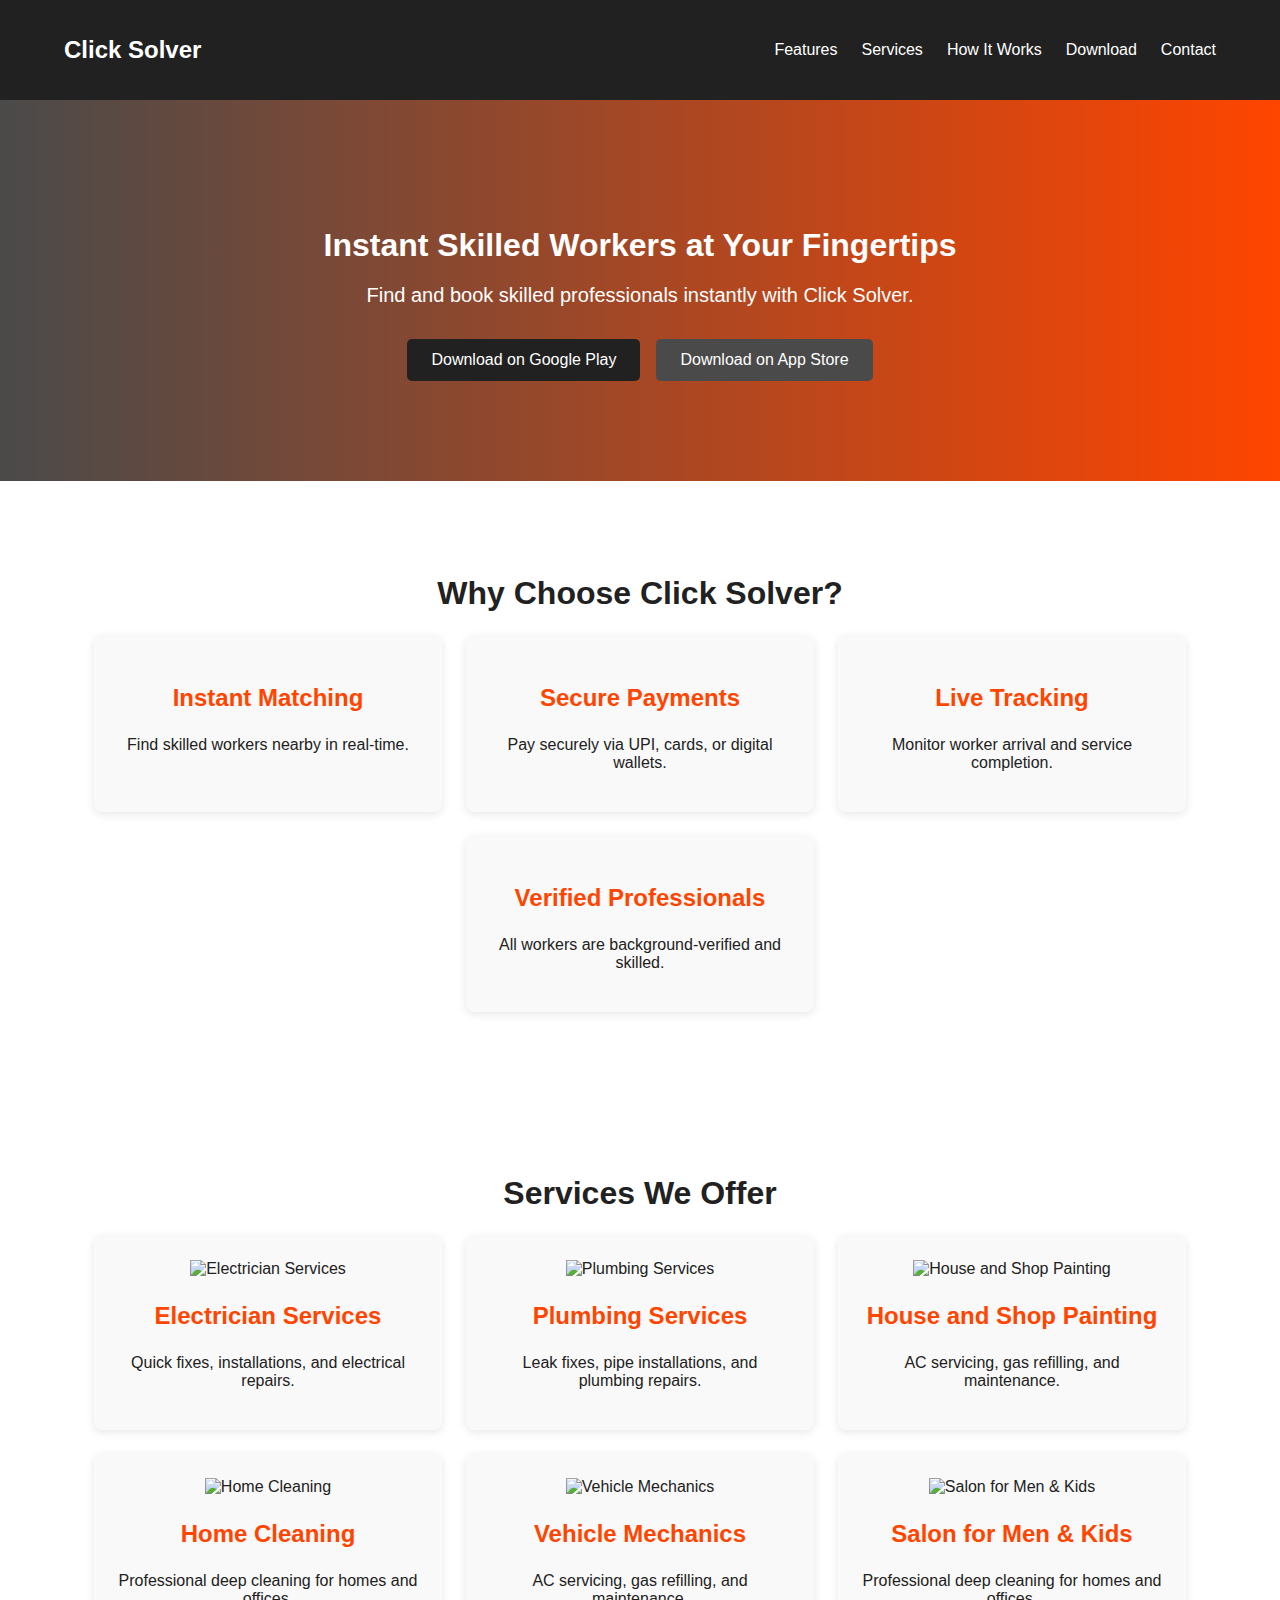
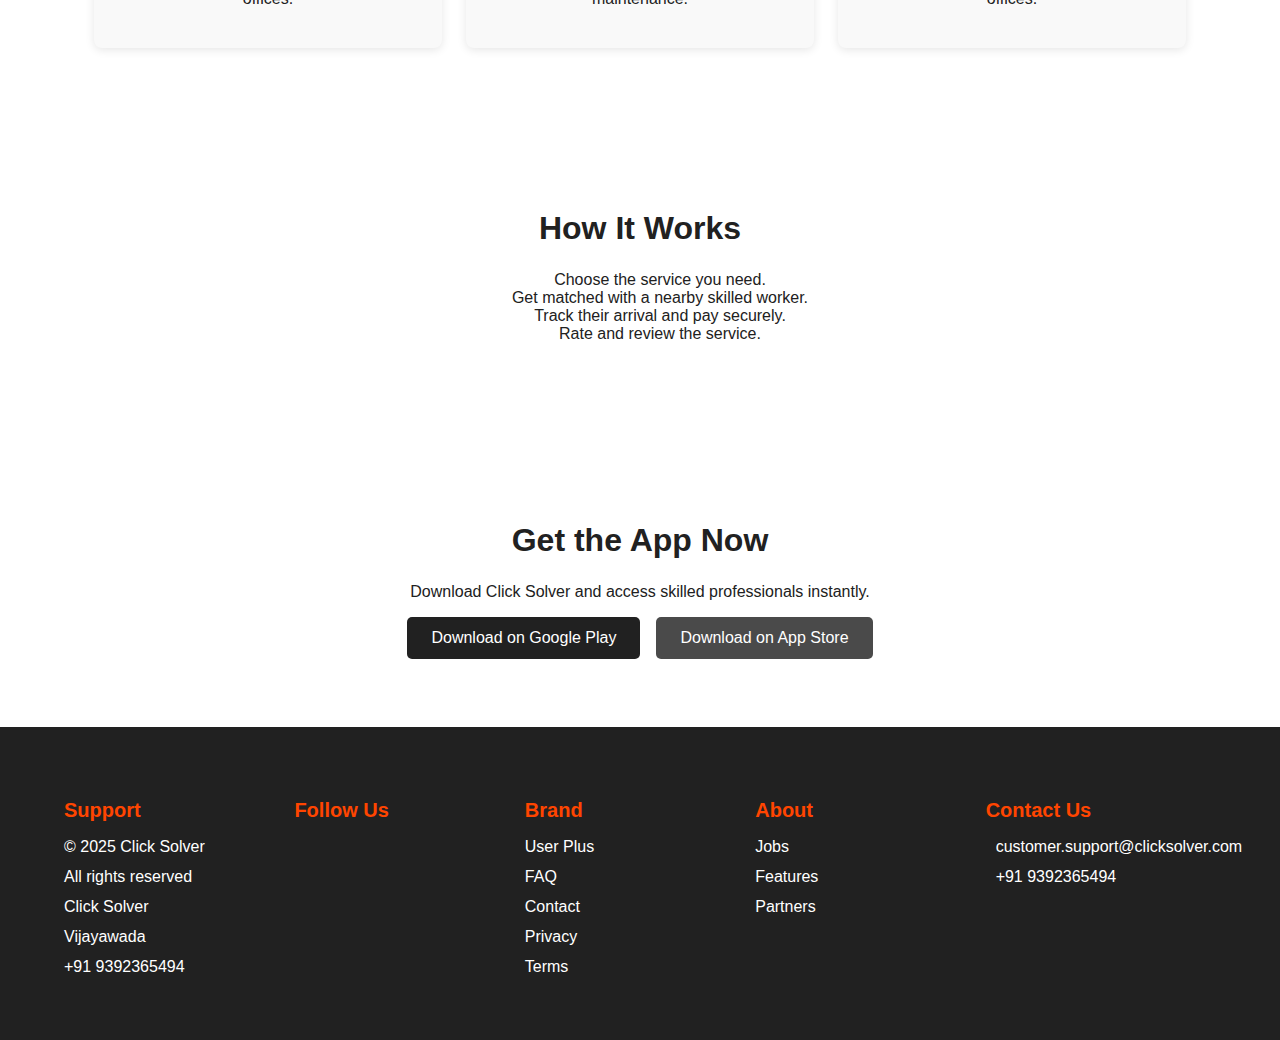
==== commit 53f88bf0: "support details changed" ====
--- a/index.html
+++ b/index.html
@@ -199,11 +199,11 @@
         <div class="footer-section support-section">
           <h3>Support</h3>
           <ul class="footerSupport">
-            <li>© 2023 My Guider</li>
+            <li>© 2025 Click Solver</li>
             <li>All rights reserved</li>
-            <li>My Guider</li>
+            <li>Click Solver</li>
             <li>Vijayawada</li>
-            <li>9392365494</li>
+            <li>+91 9392365494</li>
           </ul>
         </div>
   
@@ -222,10 +222,11 @@
               </a>
             </li>
             <li>
-              <a href="#" aria-label="Instagram">
-                <i class="fab fa-instagram"></i>
-              </a>
-            </li>
+                <a href="https://www.instagram.com/clicksolver.app/" target="_blank" rel="noopener noreferrer" aria-label="Instagram">
+                  <i class="fab fa-instagram"></i>
+                </a>
+              </li>
+              
             <li>
               <a href="#" aria-label="LinkedIn">
                 <i class="fab fa-linkedin-in"></i>
@@ -260,8 +261,18 @@
         <div class="footer-section contact-section">
           <h3>Contact Us</h3>
           <ul>
-            <li><a href="mailto:youngtider@gmail.com">youngtider@gmail.com</a></li>
-            <li><a href="tel:123-456-789">123-456-789</a></li>
+            <li><a href="mailto:customer.support@clicksolver.com">
+                <div class="mailContainer">
+                    <div><i class="fa-regular fa-envelope"></i></div>
+                    <div> customer.support@clicksolver.com</div>
+                </div>
+            </a></li>
+            <li><a href="tel:9392365494">
+                <div class="mailContainer">
+                    <div><i class="fa-solid fa-phone-volume"></i></div>
+                    <div>+91 9392365494</div>
+                </div>
+            </a></li>
           </ul>
         </div>
       </div>
--- a/index.css
+++ b/index.css
@@ -250,12 +250,18 @@
   .footer-section ul li a:hover {
     color: #ff4500; /* Hover effect for links */
   }
+
+  .mailContainer{
+    display: flex;
+    flex-direction: row;
+    gap:10px
+  }
   
   /* Social Media Icons */
   .social-media-icons {
     display: flex;
     flex-direction: row;
-    justify-content: center;
+    
     gap: 1rem; 
   }
 
@@ -281,6 +287,13 @@
       flex-direction: column; /* Stacks sections vertically on smaller screens */
       gap: 1.5rem;
     }
+
+    .social-media-icons {
+        display: flex;
+        flex-direction: row;
+        justify-content: center;
+        gap: 1rem; 
+      }
   
     .footer-section {
       text-align: center; /* Centers text on smaller screens */
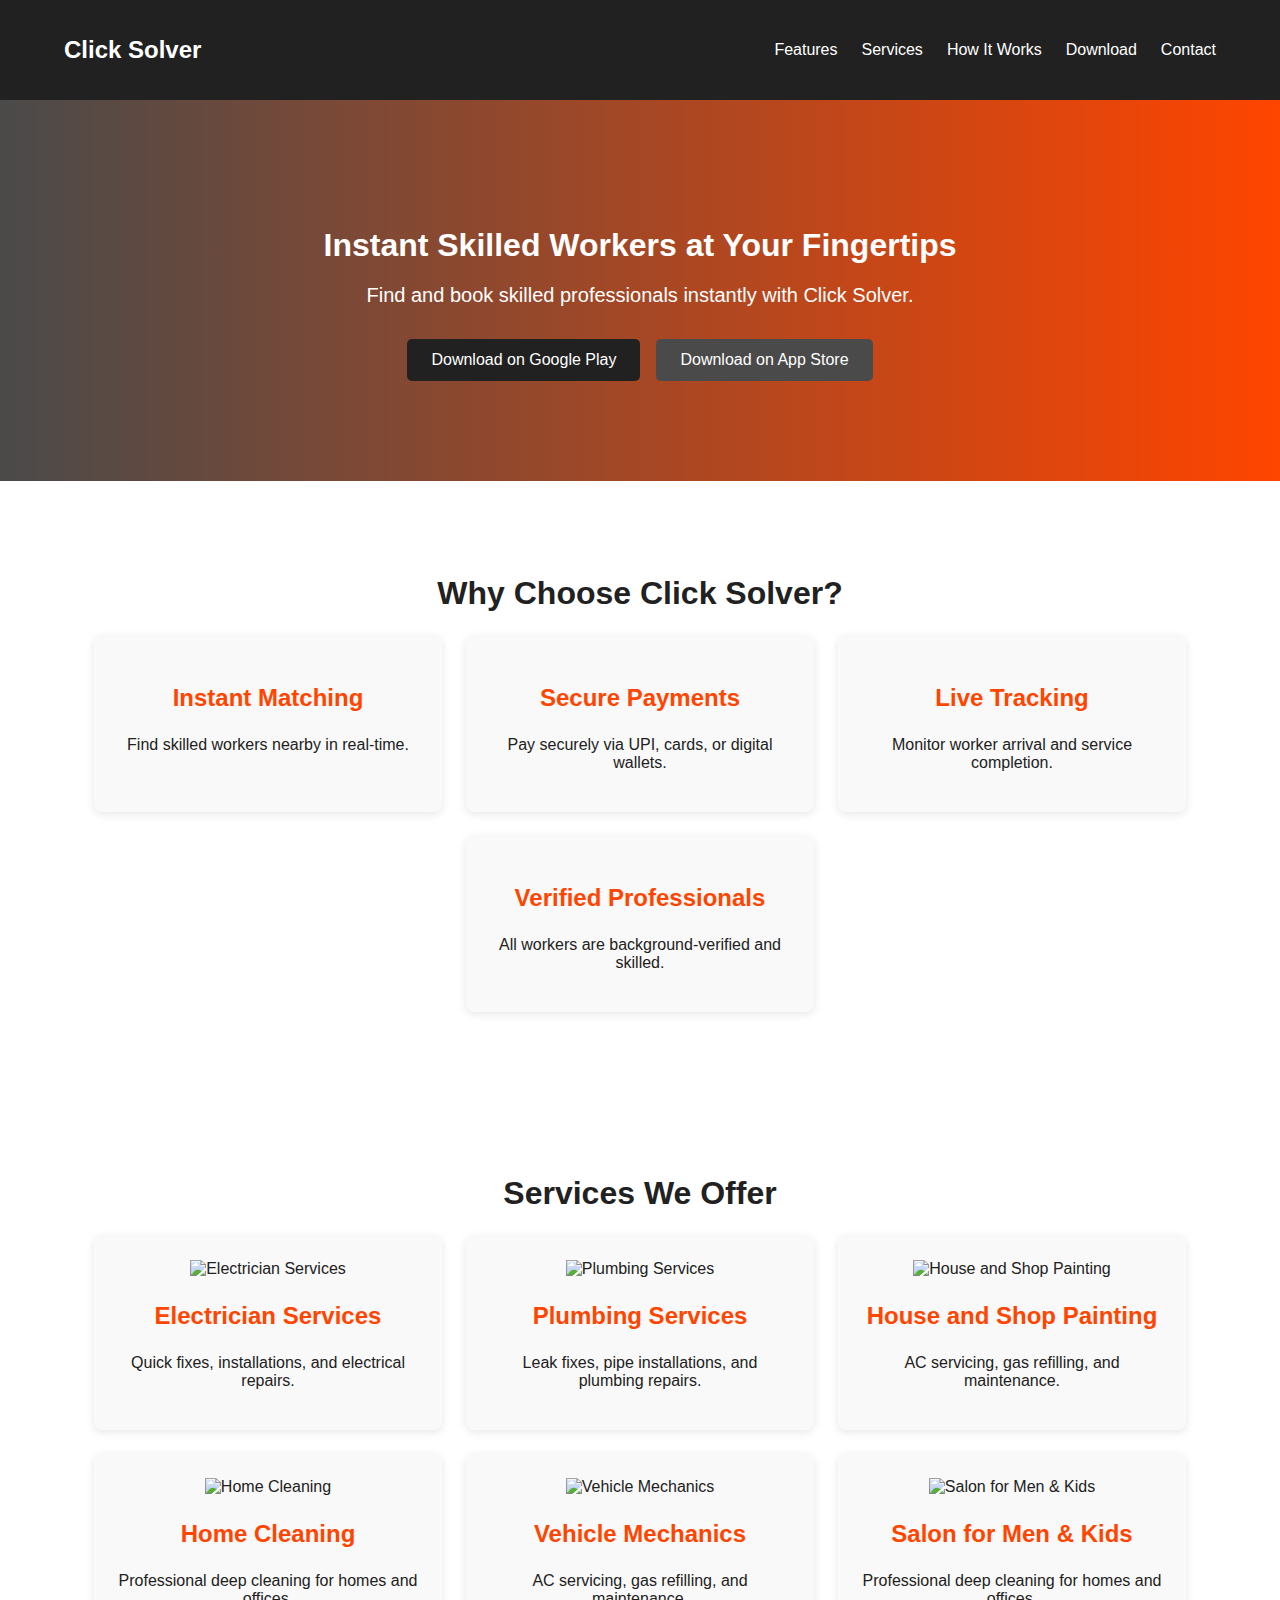
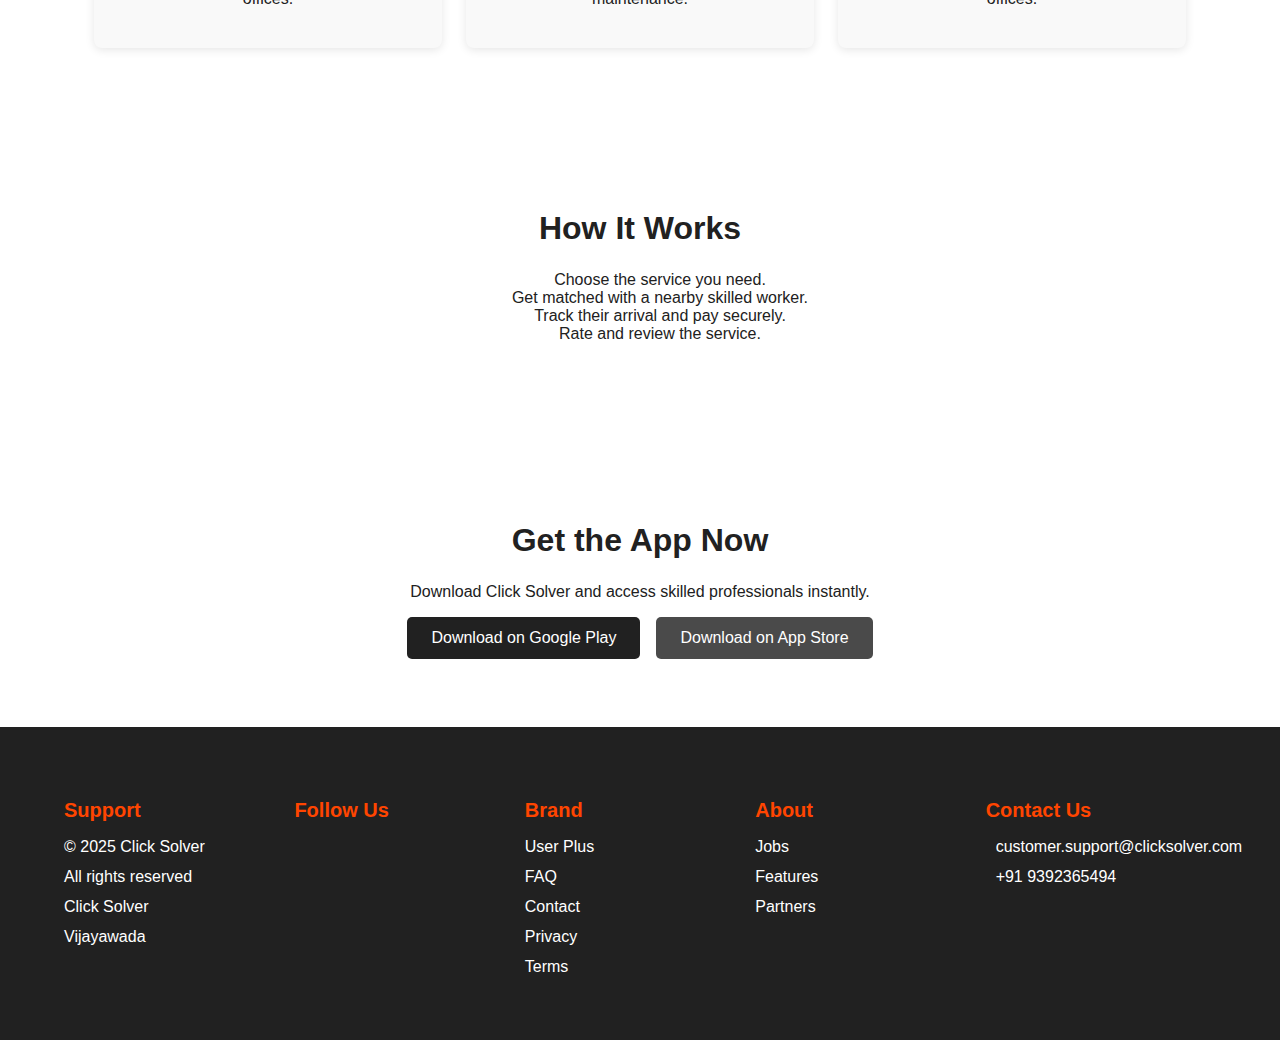
==== commit 4dda8560: "support details changed" ====
--- a/index.html
+++ b/index.html
@@ -203,7 +203,7 @@
             <li>All rights reserved</li>
             <li>Click Solver</li>
             <li>Vijayawada</li>
-            <li>+91 9392365494</li>
+            
           </ul>
         </div>
   
--- a/index.css
+++ b/index.css
@@ -301,14 +301,14 @@
   
     /* Hide Brand, About, and Contact Us sections on mobile */
     .brand-section,
-    .about-section,
-    .contact-section {
+    .about-section {
       display: none;
     }
   
     /* Show only Support and Social Media sections on mobile */
     .support-section,
-    .social-media-section {
+    .social-media-section,
+    .contact-section {
       display: block;
     }
   }
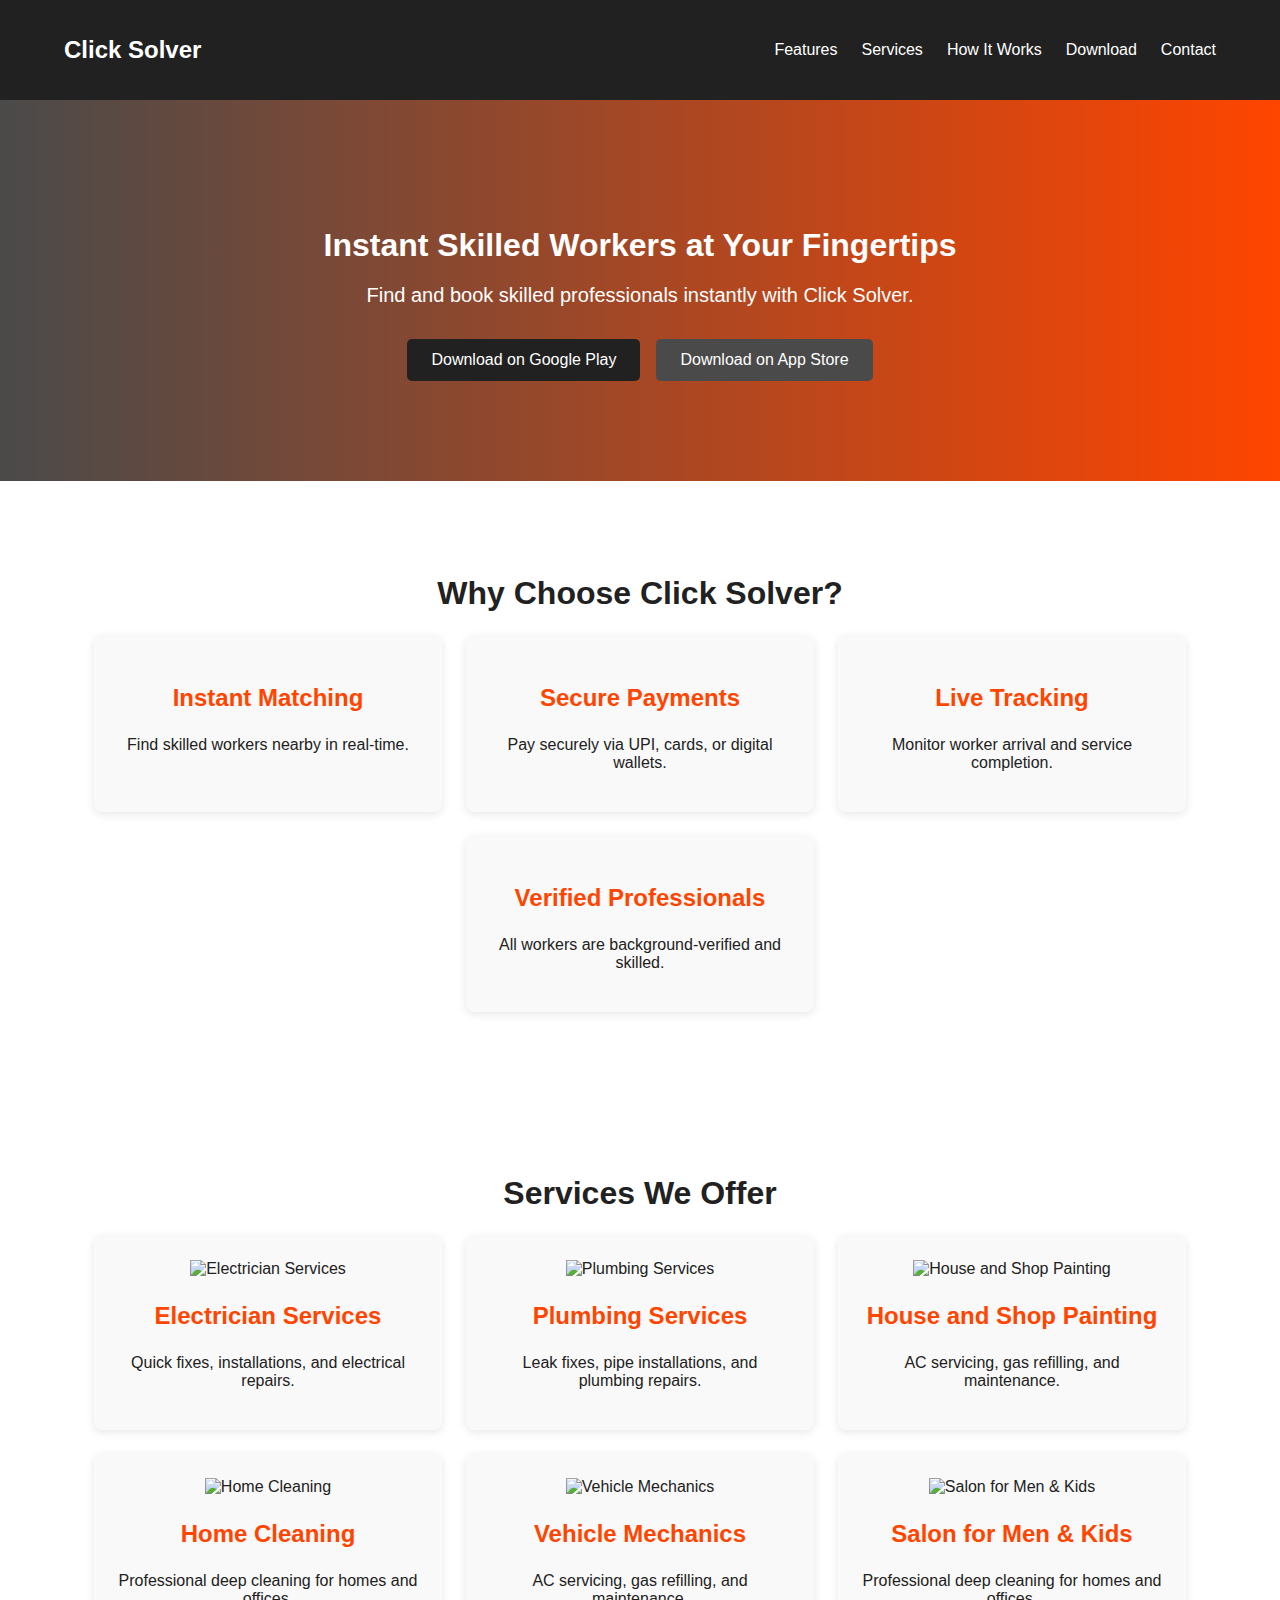
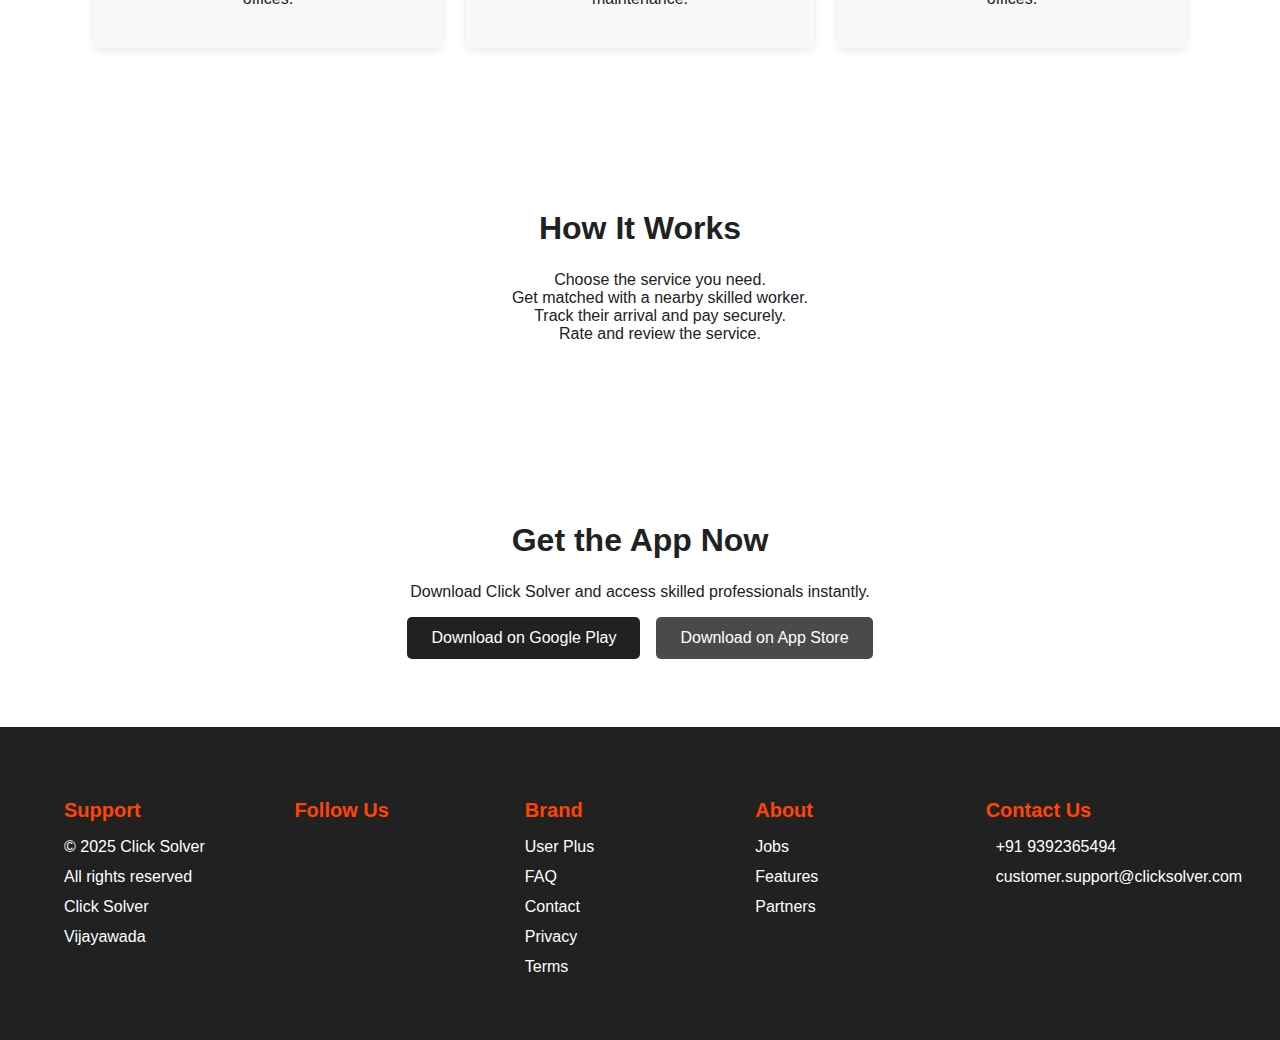
==== commit 38ef8a3f: "support details changed" ====
--- a/index.html
+++ b/index.html
@@ -260,19 +260,19 @@
         <!-- Contact Us Section (Hidden on Mobile) -->
         <div class="footer-section contact-section">
           <h3>Contact Us</h3>
-          <ul>
+          <ul class="customer-support">
+            <li><a href="tel:9392365494">
+                <div class="mailContainer">
+                    <div><i class="fa-solid fa-phone-volume"></i></div>
+                    <div>+91 9392365494</div>
+                </div>
+            </a></li>
             <li><a href="mailto:customer.support@clicksolver.com">
                 <div class="mailContainer">
                     <div><i class="fa-regular fa-envelope"></i></div>
                     <div> customer.support@clicksolver.com</div>
                 </div>
             </a></li>
-            <li><a href="tel:9392365494">
-                <div class="mailContainer">
-                    <div><i class="fa-solid fa-phone-volume"></i></div>
-                    <div>+91 9392365494</div>
-                </div>
-            </a></li>
           </ul>
         </div>
       </div>
--- a/index.css
+++ b/index.css
@@ -294,6 +294,12 @@
         justify-content: center;
         gap: 1rem; 
       }
+
+    .customer-support{
+        display: flex;
+        flex-direction: column;
+        align-items: center;
+    }
   
     .footer-section {
       text-align: center; /* Centers text on smaller screens */
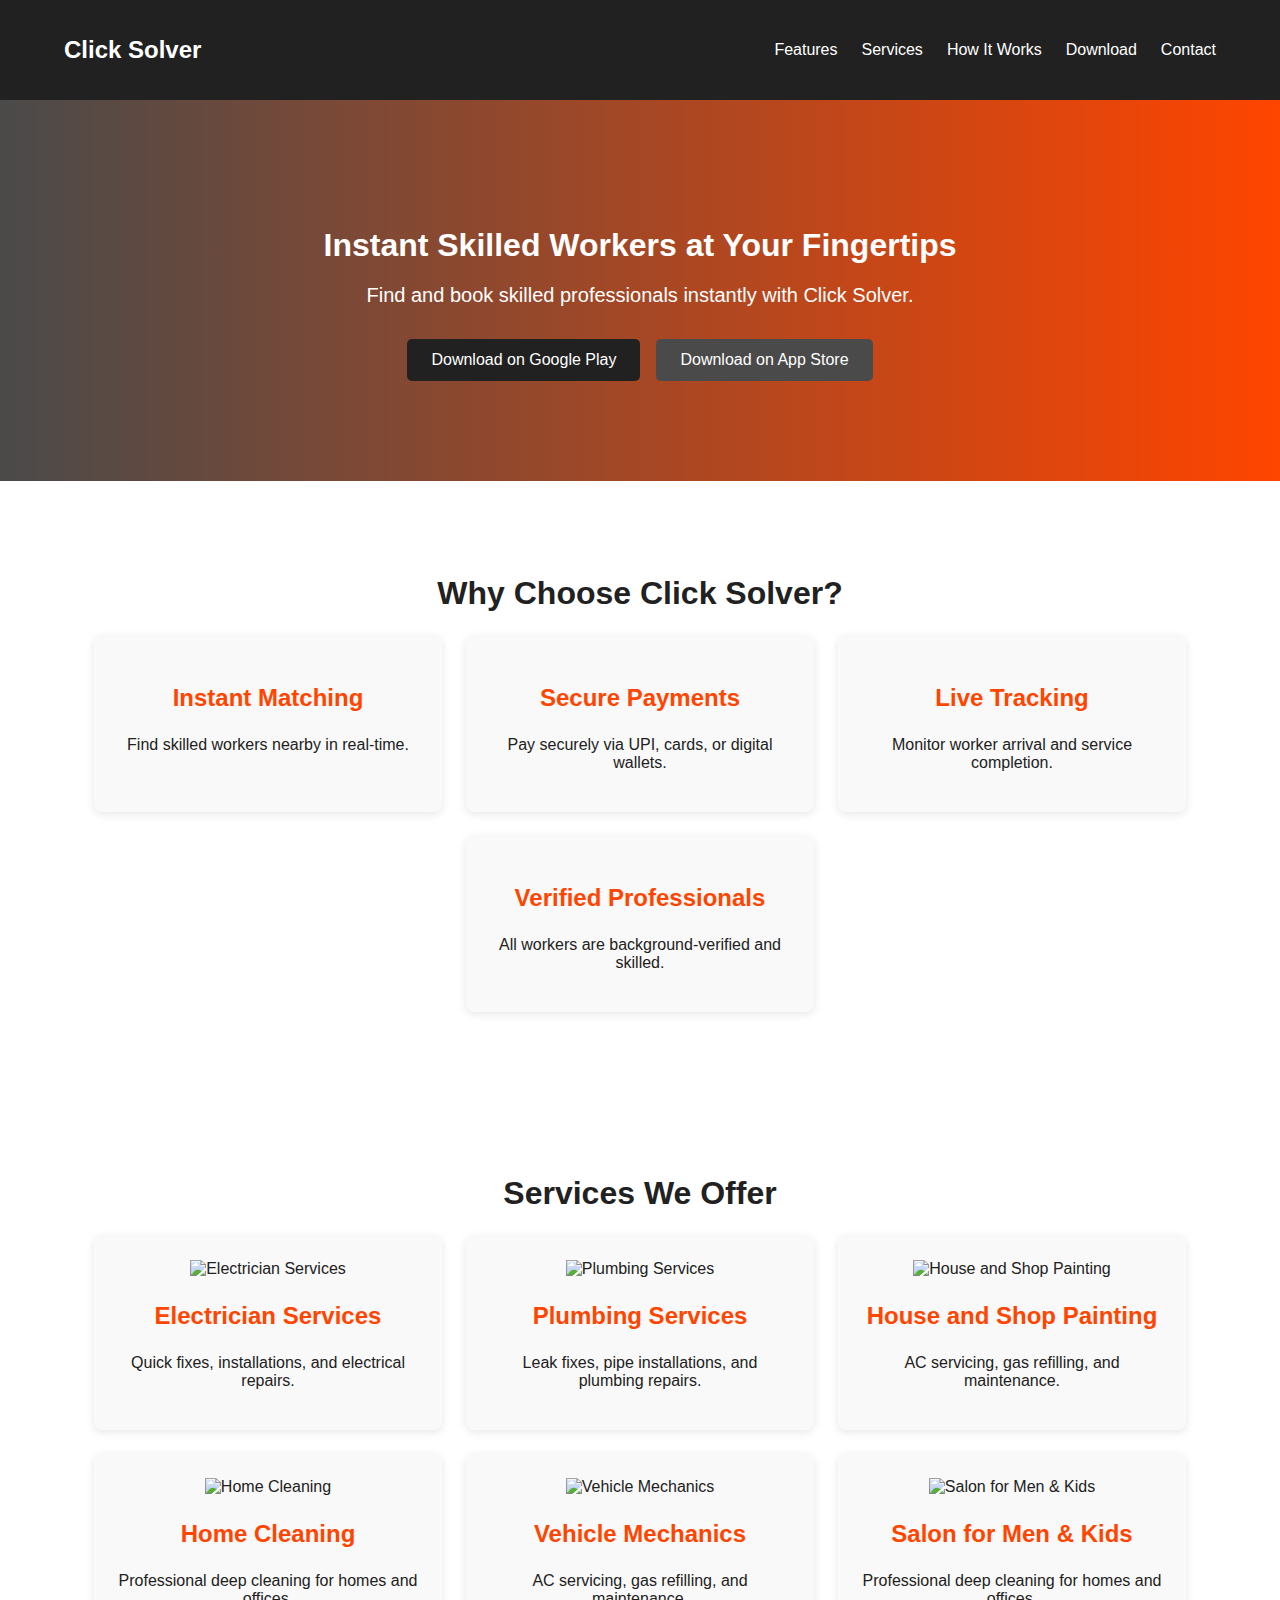
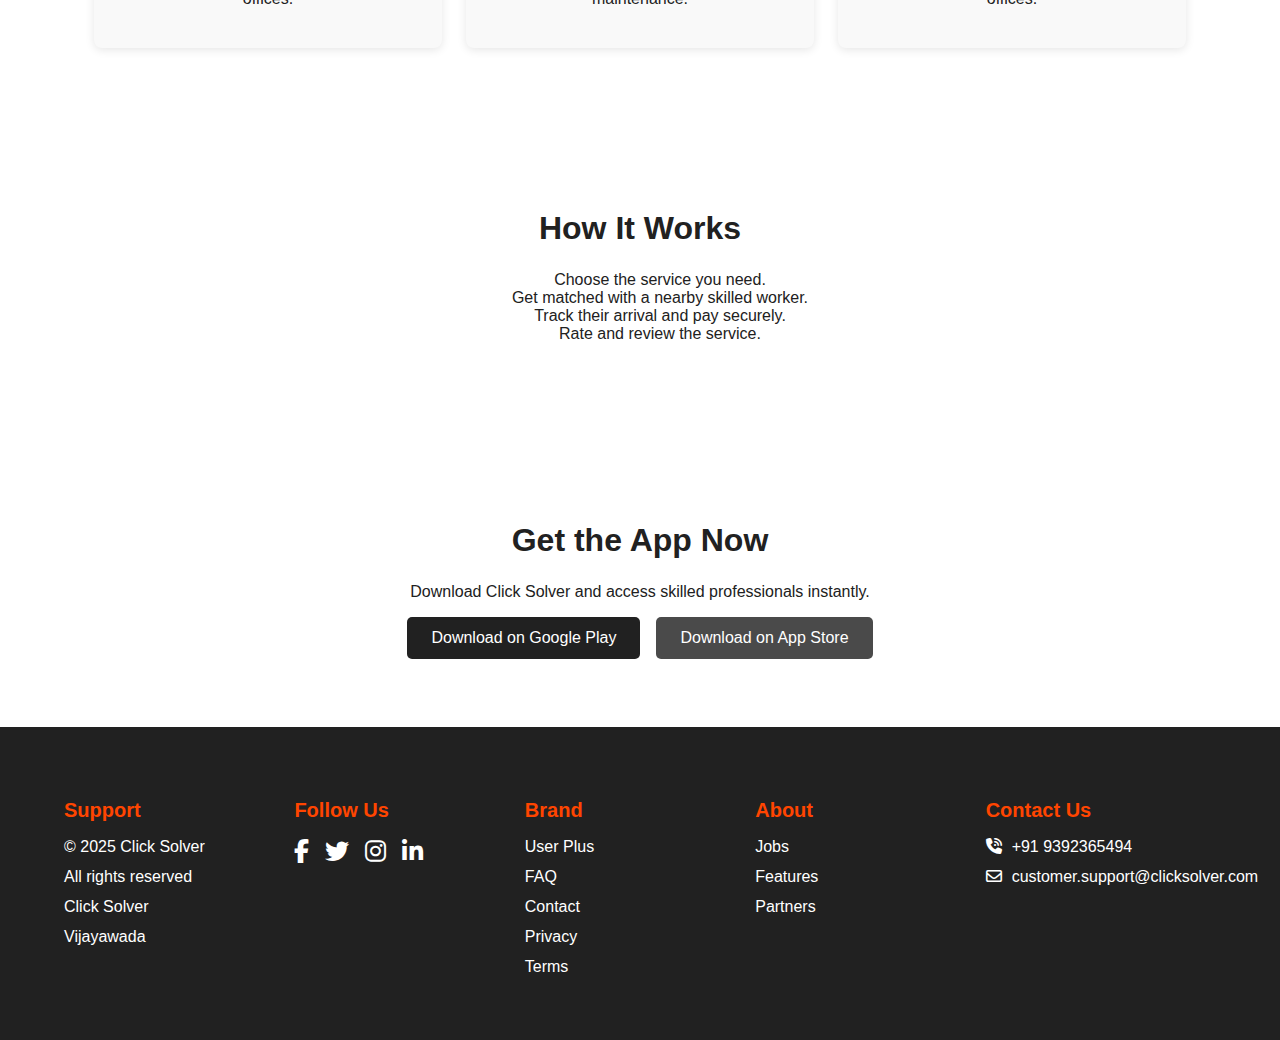
==== commit fa6c42f3: "added indexing" ====
--- a/index.html
+++ b/index.html
@@ -1,36 +1,65 @@
 <!DOCTYPE html>
 <html lang="en">
-
 <head>
-  <meta charset="UTF-8" />
-  <meta name="viewport" content="width=device-width, initial-scale=1.0" />
-  <title>Click Solver - Instant Skilled Workers</title>
-  
-  <!-- FontAwesome for Icons -->
-  <link
-    rel="stylesheet"
-    href="https://cdnjs.cloudflare.com/ajax/libs/font-awesome/6.5.1/css/all.min.css"
-    integrity="sha512-4r3QhnN79r5zKCHwBgYbLzafKn5g7nR5IFXOHtQenY2nKdu82GwLHzm2cQb10o0cyEAIfYMzMHWwLLnuJENBXA=="
-    crossorigin="anonymous"
-    referrerpolicy="no-referrer"
-  />
-
-  <script src="https://kit.fontawesome.com/68a5b899a1.js" crossorigin="anonymous"></script>
-  
-  <!-- Your CSS -->
-  <link rel="stylesheet" href="index.css" />
-  
-  <link rel="icon" href="favicon.ico" type="image/x-icon" />
-  
-  <meta
-    name="description"
-    content="Click Solver connects you with nearby skilled workers instantly. Download the app now to book services on the go."
-  />
-  <meta
-    name="keywords"
-    content="instant workers, skilled services, book services, handyman, Click Solver app"
-  />
-  <meta name="author" content="Click Solver" />
+  <meta charset="UTF-8">
+  <meta name="viewport" content="width=device-width, initial-scale=1.0">
+  
+  <!-- 🔥 Optimized Title for SEO -->
+  <title>Click Solver - Instant Skilled Workers | Book Electricians, Plumbers, AC Repair & More</title>
+
+  <!-- ✅ Enhanced Meta Description for Better Ranking -->
+  <meta name="description" content="Book skilled workers instantly for home services like electricians, plumbers, AC repair, car mechanics, deep cleaning & more. Trusted professionals available now!">
+
+  <!-- 🔍 Maximized Meta Keywords for Search Visibility -->
+  <meta name="keywords" content="Click Solver, book skilled workers, instant home services, hire electricians, find plumbers, AC repair near me, handyman, online service booking, best home repair services, local technicians, house cleaning services, trusted professionals, quick fix services, hire experts online, emergency repairs, verified service providers, on-demand workers, service marketplace, professional repairs, affordable home services, maintenance services, local home assistance, book technicians, same-day service, book AC servicing, hire car mechanics, instant handyman services, home maintenance app, home repair solutions">
+  
+  <meta name="author" content="Click Solver">
+  <meta name="robots" content="index, follow">
+
+  <!-- ✅ Open Graph for Social Media Sharing -->
+  <meta property="og:title" content="Click Solver - Instant Skilled Workers">
+  <meta property="og:description" content="Book electricians, plumbers, AC repair experts, car mechanics, and more instantly with Click Solver. Reliable and trusted service providers.">
+  <meta property="og:image" content="https://clicksolver.com/your-image.jpg">
+  <meta property="og:url" content="https://clicksolver.com">
+  <meta property="og:type" content="website">
+
+  <!-- ✅ Twitter Card for Twitter Shares -->
+  <meta name="twitter:card" content="summary_large_image">
+  <meta name="twitter:title" content="Click Solver - Book Skilled Workers Instantly">
+  <meta name="twitter:description" content="Find electricians, plumbers, AC repair experts, and more with Click Solver. Quick service, trusted workers.">
+  <meta name="twitter:image" content="https://clicksolver.com/your-image.jpg">
+
+  <!-- ✅ Canonical URL to Avoid Duplicate Content Issues -->
+  <link rel="canonical" href="https://clicksolver.com/">
+  
+  <!-- ✅ Structured Data for Google SEO Boost -->
+  <script type="application/ld+json">
+  {
+    "@context": "https://schema.org",
+    "@type": "Service",
+    "name": "Click Solver - Skilled Worker Booking",
+    "url": "https://clicksolver.com",
+    "logo": "https://clicksolver.com/logo.png",
+    "sameAs": [
+      "https://www.facebook.com/ClickSolver",
+      "https://www.instagram.com/clicksolver.app/",
+      "https://www.twitter.com/ClickSolver",
+      "https://www.linkedin.com/company/clicksolver"
+    ],
+    "description": "Click Solver connects users with skilled professionals for home services, including electrician repairs, plumbing fixes, AC servicing, home cleaning, and more.",
+    "provider": {
+      "@type": "Organization",
+      "name": "Click Solver"
+    }
+  }
+  </script>
+
+  <!-- 🔥 Favicon -->
+  <link rel="icon" href="favicon.ico" type="image/x-icon">
+
+  <!-- ✅ Styles and FontAwesome Icons -->
+  <link rel="stylesheet" href="index.css">
+  <link rel="stylesheet" href="https://cdnjs.cloudflare.com/ajax/libs/font-awesome/6.5.1/css/all.min.css">
 </head>
 
 <body>
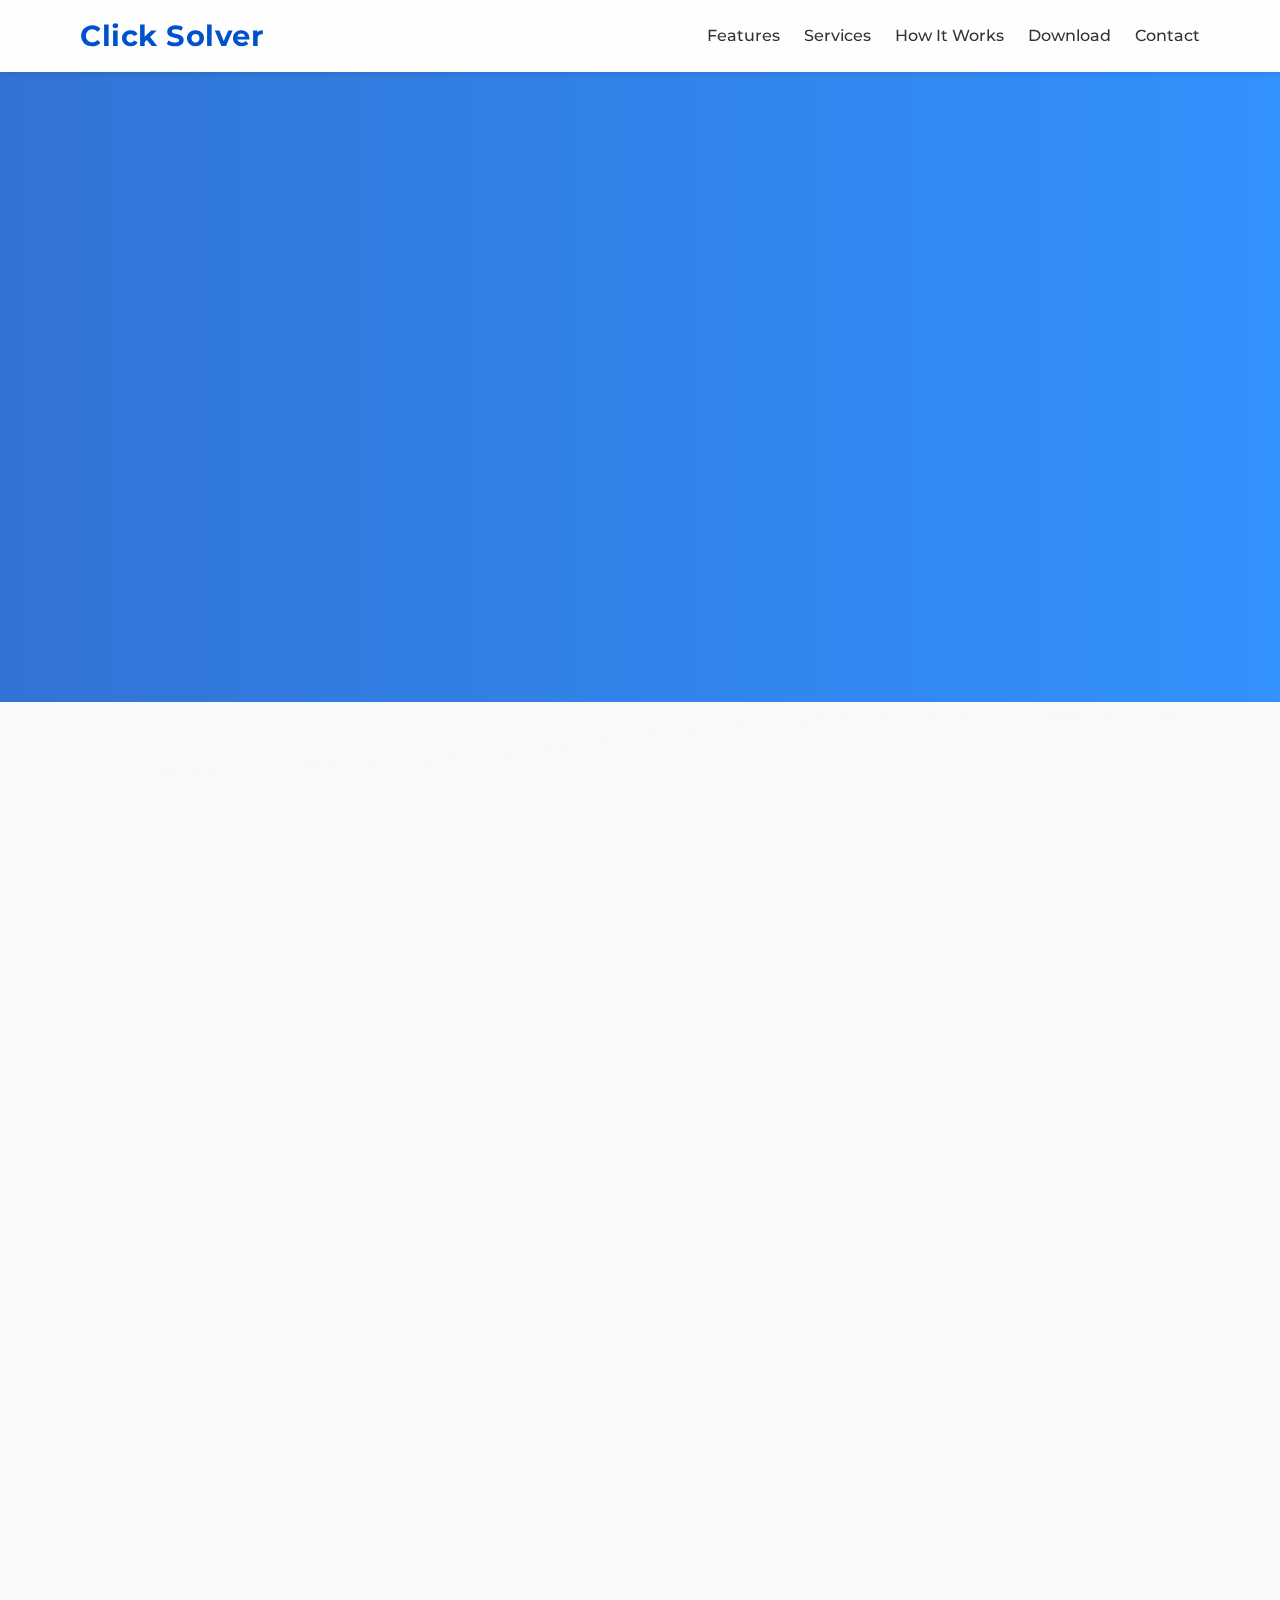
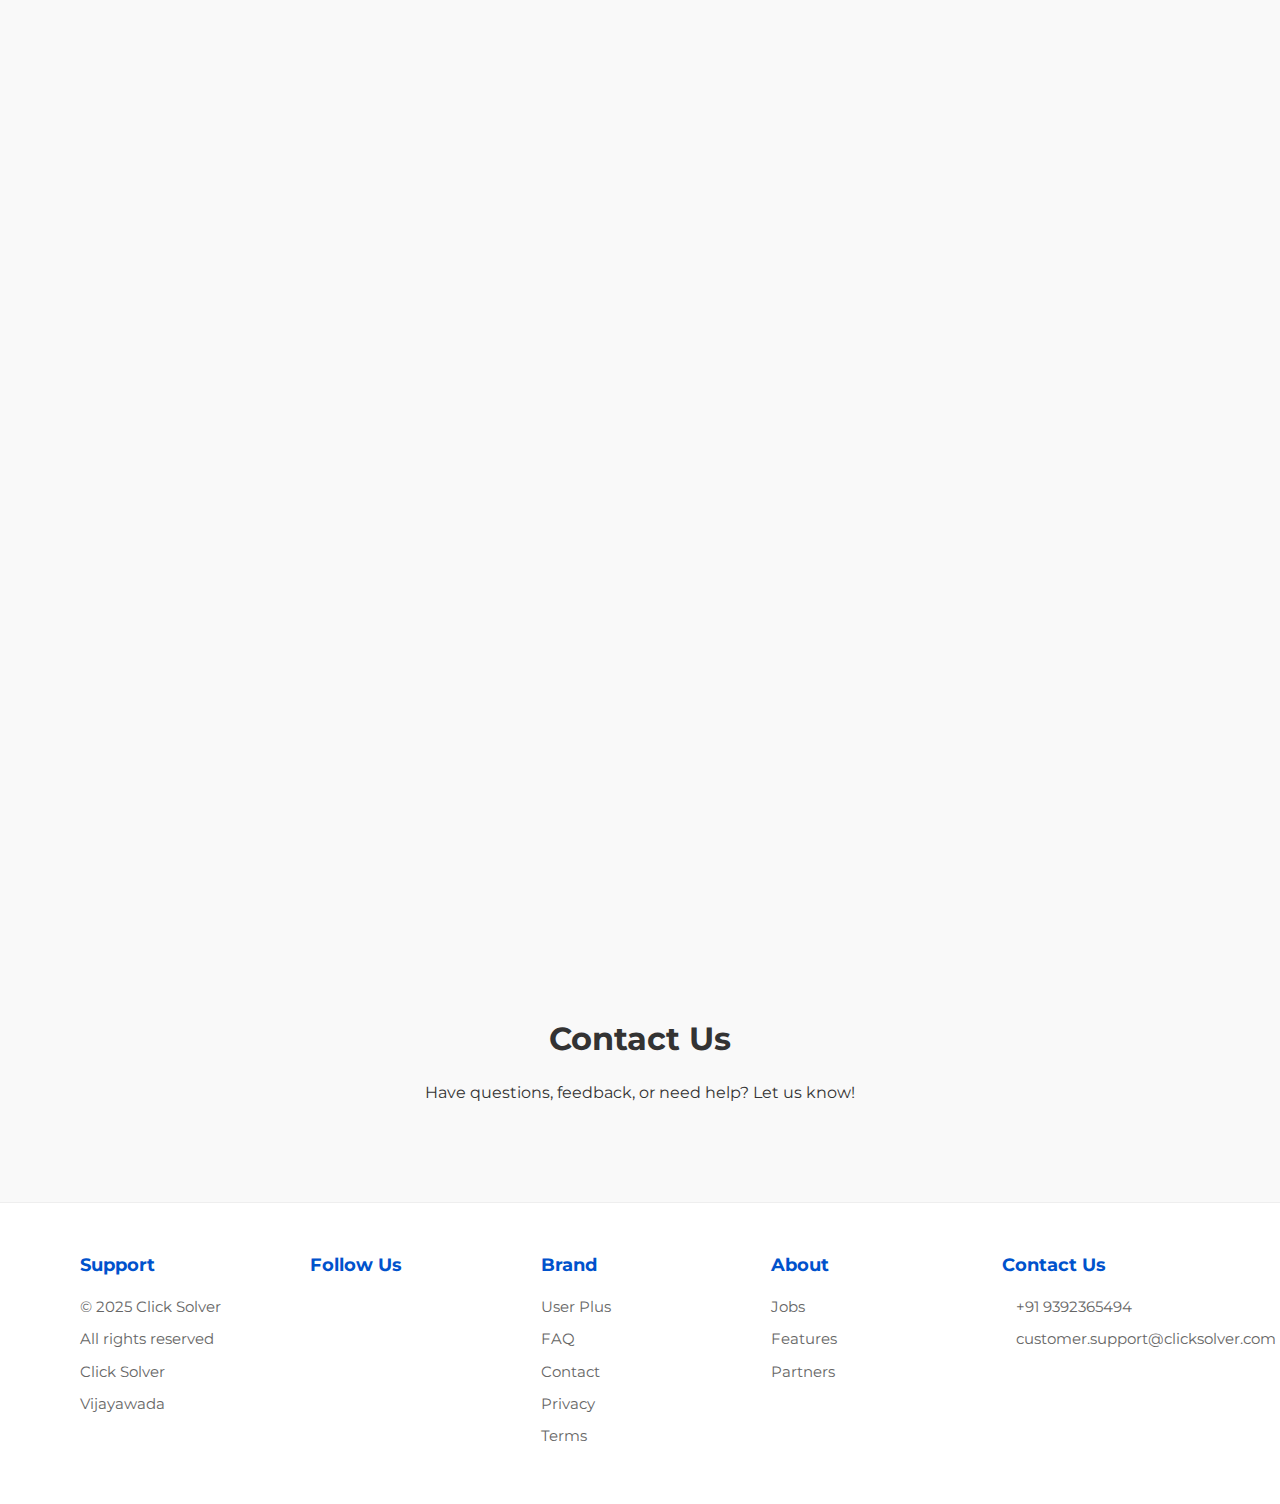
==== commit bfc49ad1: "privacy policy updated" ====
--- a/index.html
+++ b/index.html
@@ -1,68 +1,641 @@
 <!DOCTYPE html>
 <html lang="en">
 <head>
-  <meta charset="UTF-8">
-  <meta name="viewport" content="width=device-width, initial-scale=1.0">
-  
+  <meta charset="UTF-8" />
+  <meta name="viewport" content="width=device-width, initial-scale=1.0" />
+
   <!-- 🔥 Optimized Title for SEO -->
   <title>Click Solver - Instant Skilled Workers | Book Electricians, Plumbers, AC Repair & More</title>
 
   <!-- ✅ Enhanced Meta Description for Better Ranking -->
-  <meta name="description" content="Book skilled workers instantly for home services like electricians, plumbers, AC repair, car mechanics, deep cleaning & more. Trusted professionals available now!">
+  <meta
+    name="description"
+    content="Book skilled workers instantly for home services like electricians, plumbers, AC repair, car mechanics, deep cleaning & more. Trusted professionals available now!"
+  />
 
   <!-- 🔍 Maximized Meta Keywords for Search Visibility -->
-  <meta name="keywords" content="Click Solver, book skilled workers, instant home services, hire electricians, find plumbers, AC repair near me, handyman, online service booking, best home repair services, local technicians, house cleaning services, trusted professionals, quick fix services, hire experts online, emergency repairs, verified service providers, on-demand workers, service marketplace, professional repairs, affordable home services, maintenance services, local home assistance, book technicians, same-day service, book AC servicing, hire car mechanics, instant handyman services, home maintenance app, home repair solutions">
-  
-  <meta name="author" content="Click Solver">
-  <meta name="robots" content="index, follow">
+  <meta
+    name="keywords"
+    content="Click Solver, book skilled workers, instant home services, hire electricians, find plumbers, AC repair near me, handyman, online service booking, best home repair services, local technicians, house cleaning services, trusted professionals, quick fix services, hire experts online, emergency repairs, verified service providers, on-demand workers, service marketplace, professional repairs, affordable home services, maintenance services, local home assistance, book technicians, same-day service, book AC servicing, hire car mechanics, instant handyman services, home maintenance app, home repair solutions"
+  />
+
+  <meta name="author" content="Click Solver" />
+  <meta name="robots" content="index, follow" />
 
   <!-- ✅ Open Graph for Social Media Sharing -->
-  <meta property="og:title" content="Click Solver - Instant Skilled Workers">
-  <meta property="og:description" content="Book electricians, plumbers, AC repair experts, car mechanics, and more instantly with Click Solver. Reliable and trusted service providers.">
-  <meta property="og:image" content="https://clicksolver.com/your-image.jpg">
-  <meta property="og:url" content="https://clicksolver.com">
-  <meta property="og:type" content="website">
+  <meta property="og:title" content="Click Solver - Instant Skilled Workers" />
+  <meta
+    property="og:description"
+    content="Book electricians, plumbers, AC repair experts, car mechanics, and more instantly with Click Solver. Reliable and trusted service providers."
+  />
+  <meta
+    property="og:image"
+    content="https://clicksolver.com/your-image.jpg"
+  />
+  <meta property="og:url" content="https://clicksolver.com" />
+  <meta property="og:type" content="website" />
 
   <!-- ✅ Twitter Card for Twitter Shares -->
-  <meta name="twitter:card" content="summary_large_image">
-  <meta name="twitter:title" content="Click Solver - Book Skilled Workers Instantly">
-  <meta name="twitter:description" content="Find electricians, plumbers, AC repair experts, and more with Click Solver. Quick service, trusted workers.">
-  <meta name="twitter:image" content="https://clicksolver.com/your-image.jpg">
+  <meta name="twitter:card" content="summary_large_image" />
+  <meta
+    name="twitter:title"
+    content="Click Solver - Book Skilled Workers Instantly"
+  />
+  <meta
+    name="twitter:description"
+    content="Find electricians, plumbers, AC repair experts, and more with Click Solver. Quick service, trusted workers."
+  />
+  <meta
+    name="twitter:image"
+    content="https://clicksolver.com/your-image.jpg"
+  />
 
   <!-- ✅ Canonical URL to Avoid Duplicate Content Issues -->
-  <link rel="canonical" href="https://clicksolver.com/">
-  
+  <link rel="canonical" href="https://clicksolver.com/" />
+
   <!-- ✅ Structured Data for Google SEO Boost -->
   <script type="application/ld+json">
-  {
-    "@context": "https://schema.org",
-    "@type": "Service",
-    "name": "Click Solver - Skilled Worker Booking",
-    "url": "https://clicksolver.com",
-    "logo": "https://clicksolver.com/logo.png",
-    "sameAs": [
-      "https://www.facebook.com/ClickSolver",
-      "https://www.instagram.com/clicksolver.app/",
-      "https://www.twitter.com/ClickSolver",
-      "https://www.linkedin.com/company/clicksolver"
-    ],
-    "description": "Click Solver connects users with skilled professionals for home services, including electrician repairs, plumbing fixes, AC servicing, home cleaning, and more.",
-    "provider": {
-      "@type": "Organization",
-      "name": "Click Solver"
-    }
-  }
+    {
+      "@context": "https://schema.org",
+      "@type": "Service",
+      "name": "Click Solver - Skilled Worker Booking",
+      "url": "https://clicksolver.com",
+      "logo": "https://clicksolver.com/logo.png",
+      "sameAs": [
+        "https://www.facebook.com/ClickSolver",
+        "https://www.instagram.com/clicksolver.app/",
+        "https://www.twitter.com/ClickSolver",
+        "https://www.linkedin.com/company/clicksolver"
+      ],
+      "description": "Click Solver connects users with skilled professionals for home services, including electrician repairs, plumbing fixes, AC servicing, home cleaning, and more.",
+      "provider": {
+        "@type": "Organization",
+        "name": "Click Solver"
+      }
+    }
   </script>
 
   <!-- 🔥 Favicon -->
-  <link rel="icon" href="favicon.ico" type="image/x-icon">
-
-  <!-- ✅ Styles and FontAwesome Icons -->
-  <link rel="stylesheet" href="index.css">
-  <link rel="stylesheet" href="https://cdnjs.cloudflare.com/ajax/libs/font-awesome/6.5.1/css/all.min.css">
+  <link rel="icon" href="favicon.ico" type="image/x-icon" />
+
+  <!-- ✅ FontAwesome Icons -->
+  <link
+    rel="stylesheet"
+    href="https://cdnjs.cloudflare.com/ajax/libs/font-awesome/6.5.1/css/all.min.css"
+    integrity="sha512-xg1d1SfijKj9ch8nOAwilTs9cRq4cKzd/6Kr9mSXAiEsa+RCu+uxXdy5eE+lB8Mb3TTdEm6DXqlhSvswGCpPPQ=="
+    crossorigin="anonymous"
+    referrerpolicy="no-referrer"
+  />
+
+  <!-- ✅ Google Font for a Professional Look -->
+  <link
+    href="https://fonts.googleapis.com/css2?family=Montserrat:wght@400;500;600;700&display=swap"
+    rel="stylesheet"
+  />
+
+  <!-- ✅ Smooth Scroll & Main CSS -->
+  <style>
+    /******************************/
+    /*         RESET/CUSTOM       */
+    /******************************/
+    * {
+      margin: 0;
+      padding: 0;
+      box-sizing: border-box;
+      font-family: 'Montserrat', sans-serif;
+    }
+
+    html {
+      scroll-behavior: smooth;
+    }
+
+    body {
+      background-color: #f9f9f9;
+      color: #333;
+      line-height: 1.6;
+      overflow-x: hidden;
+    }
+
+    a {
+      text-decoration: none;
+      color: inherit;
+    }
+
+    ul {
+      list-style: none;
+    }
+
+    img {
+      max-width: 100%;
+      height: auto;
+    }
+
+    h1, h2, h3 {
+      font-weight: 700;
+    }
+
+    /******************************/
+    /*          WRAPPERS         */
+    /******************************/
+    .container {
+      width: 90%;
+      max-width: 1200px;
+      margin: 0 auto;
+      padding: 1rem;
+    }
+
+    /******************************/
+    /*           HEADER          */
+    /******************************/
+    header {
+      width: 100%;
+      position: sticky;
+      top: 0;
+      background: #ffffffd9;
+      backdrop-filter: blur(5px);
+      z-index: 999;
+      box-shadow: 0 2px 6px rgba(0, 0, 0, 0.1);
+    }
+
+    header .container {
+      display: flex;
+      align-items: center;
+      justify-content: space-between;
+      padding: 0.8rem 1rem;
+    }
+
+    header h1 {
+      font-size: 1.8rem;
+      color: #0052cc;
+      letter-spacing: 0.5px;
+    }
+
+    nav {
+      position: relative;
+    }
+
+    /******************************/
+    /*          NAV LINKS        */
+    /******************************/
+    .nav-links {
+      display: flex;
+      gap: 1.5rem;
+      transition: all 0.3s ease;
+    }
+
+    .nav-links li {
+      display: inline-block;
+    }
+
+    .nav-links li a {
+      font-weight: 500;
+      color: #333;
+      padding: 0.5rem 0;
+      transition: color 0.3s ease;
+    }
+
+    .nav-links li a:hover {
+      color: #0052cc;
+    }
+
+    /******************************/
+    /*        HAMBURGER ICON     */
+    /******************************/
+    .hamburger {
+      display: none;
+      flex-direction: column;
+      cursor: pointer;
+      gap: 5px;
+    }
+
+    .hamburger .bar {
+      width: 25px;
+      height: 3px;
+      background-color: #333;
+      border-radius: 2px;
+      transition: all 0.3s ease;
+    }
+
+    /******************************/
+    /*         HERO SECTION      */
+    /******************************/
+    .hero {
+      position: relative;
+      display: flex;
+      align-items: center;
+      justify-content: center;
+      text-align: center;
+      min-height: 70vh;
+      background: linear-gradient(
+          to right,
+          rgba(0, 82, 204, 0.8),
+          rgba(0, 120, 255, 0.8)
+        ),
+        url("https://images.unsplash.com/photo-1556379062-1de1a1e59da2?ixlib=rb-4.0.3&auto=format&fit=crop&w=1974&q=80")
+          center/cover no-repeat;
+      color: #fff;
+      overflow: hidden;
+    }
+
+    .hero .container {
+      margin-top: 3rem;
+    }
+
+    .hero h2 {
+      font-size: 2.5rem;
+      margin-bottom: 1.2rem;
+      opacity: 0;
+      animation: fadeInDown 1s ease forwards;
+    }
+
+    .hero p {
+      font-size: 1.2rem;
+      margin-bottom: 2rem;
+      opacity: 0;
+      animation: fadeInUp 1s ease forwards 0.3s;
+    }
+
+    .download-buttons {
+      display: flex;
+      justify-content: center;
+      gap: 1.5rem;
+      opacity: 0;
+      animation: fadeInUp 1s ease forwards 0.6s;
+    }
+
+    .btn {
+      background: #fff;
+      color: #0052cc;
+      padding: 0.8rem 1.2rem;
+      border-radius: 4px;
+      transition: background 0.3s, color 0.3s;
+      font-weight: 600;
+      border: none;
+      cursor: pointer;
+      box-shadow: 0 4px 8px rgba(0,0,0,0.1);
+    }
+
+    .btn:hover {
+      background: #0052cc;
+      color: #fff;
+    }
+
+    /******************************/
+    /*         WAVES SVG         */
+    /******************************/
+    .wave-container {
+      position: relative;
+      width: 100%;
+      height: 100px;
+      overflow: hidden;
+    }
+
+    .wave-svg {
+      position: absolute;
+      top: 0;
+      left: 0;
+      width: 100%;
+      height: 100%;
+    }
+
+    /******************************/
+    /*      FEATURES SECTION     */
+    /******************************/
+    #features {
+      padding: 3rem 0;
+      opacity: 0;
+      transform: translateY(30px);
+      animation: fadeUp 1s forwards 0.3s;
+      background-color: #f9f9f9;
+    }
+
+    .features h2 {
+      text-align: center;
+      font-size: 2rem;
+      margin-bottom: 1rem;
+    }
+
+    .features .feature-list {
+      display: grid;
+      grid-template-columns: repeat(auto-fit, minmax(220px, 1fr));
+      gap: 2rem;
+      margin-top: 2rem;
+    }
+
+    .feature-item {
+      background: #fff;
+      padding: 1.5rem;
+      border-radius: 8px;
+      text-align: center;
+      box-shadow: 0 3px 8px rgba(0, 0, 0, 0.1);
+      transition: transform 0.3s ease;
+    }
+
+    .feature-item:hover {
+      transform: translateY(-3px);
+    }
+
+    .feature-item h3 {
+      color: #0052cc;
+      margin-bottom: 0.5rem;
+      font-size: 1.2rem;
+    }
+
+    /******************************/
+    /*     SERVICES SECTION      */
+    /******************************/
+    #services {
+      padding: 3rem 0;
+      opacity: 0;
+      transform: translateY(30px);
+      animation: fadeUp 1s forwards 0.5s;
+    }
+
+    .services h2 {
+      text-align: center;
+      font-size: 2rem;
+      margin-bottom: 1rem;
+    }
+
+    .service-list {
+      display: grid;
+      grid-template-columns: repeat(auto-fit, minmax(220px, 1fr));
+      gap: 2rem;
+      margin-top: 2rem;
+    }
+
+    .service-item {
+      background: #fff;
+      border-radius: 8px;
+      box-shadow: 0 3px 8px rgba(0, 0, 0, 0.1);
+      text-align: center;
+      padding: 1.5rem;
+      transition: transform 0.3s ease, box-shadow 0.3s ease;
+      position: relative;
+    }
+
+    .service-item:hover {
+      transform: translateY(-5px);
+      box-shadow: 0 10px 20px rgba(0, 0, 0, 0.15);
+    }
+
+    .service-item img {
+      width: 80px;
+      height: 80px;
+      object-fit: cover;
+      border-radius: 50%;
+      margin-bottom: 1rem;
+      transition: transform 0.3s ease;
+    }
+
+    .service-item:hover img {
+      transform: scale(1.1);
+    }
+
+    .service-item h3 {
+      color: #0052cc;
+      margin-bottom: 0.5rem;
+      font-size: 1.1rem;
+    }
+
+    /******************************/
+    /*     HOW IT WORKS SECTION  */
+    /******************************/
+    #how-it-works {
+      background: #f0f6ff;
+      padding: 3rem 0;
+      opacity: 0;
+      transform: translateY(30px);
+      animation: fadeUp 1s forwards 0.7s;
+    }
+
+    #how-it-works h2 {
+      text-align: center;
+      font-size: 2rem;
+      margin-bottom: 1rem;
+    }
+
+    /* Removed the CSS counters and replaced with simple bullets */
+    .how-it-works .list {
+      margin-top: 2rem;
+      max-width: 600px;
+      margin-left: auto;
+      margin-right: auto;
+      list-style: disc; /* Use bullets; set to none if you prefer no icons at all */
+      padding-left: 1.5rem;
+    }
+
+    .how-it-works .list li {
+      margin-bottom: 1rem;
+      font-weight: 500;
+    }
+
+    /******************************/
+    /*      DOWNLOAD SECTION     */
+    /******************************/
+    #download {
+      padding: 3rem 0;
+      text-align: center;
+      opacity: 0;
+      transform: translateY(30px);
+      animation: fadeUp 1s forwards 0.9s;
+    }
+
+    #download h2 {
+      font-size: 2rem;
+      margin-bottom: 1rem;
+    }
+
+    #download p {
+      margin: 1rem 0 2rem;
+      font-weight: 500;
+    }
+
+    .download-buttons {
+      gap: 1rem;
+      justify-content: center;
+    }
+
+    /******************************/
+    /*      CONTACT SECTION      */
+    /******************************/
+    #contact {
+      padding: 2rem 0;
+      text-align: center;
+    }
+
+    #contact h2 {
+      font-size: 2rem;
+      margin-bottom: 1rem;
+    }
+
+    /******************************/
+    /*          FOOTER           */
+    /******************************/
+    footer {
+      background: #fff;
+      padding: 2rem 0;
+      border-top: 1px solid #eee;
+      margin-top: 3rem;
+    }
+
+    .footer-content {
+      display: grid;
+      grid-template-columns: repeat(auto-fit, minmax(150px, 1fr));
+      gap: 2rem;
+    }
+
+    .footer-section h3 {
+      font-size: 1.1rem;
+      color: #0052cc;
+      margin-bottom: 1rem;
+    }
+
+    .footer-section ul li {
+      margin-bottom: 0.5rem;
+      color: #666;
+      font-size: 0.95rem;
+      transition: color 0.3s;
+    }
+
+    .footer-section ul li i {
+      margin-right: 0.5rem;
+    }
+
+    .footer-section ul li:hover {
+      color: #0052cc;
+    }
+
+    .social-media-icons {
+      display: flex;
+      gap: 1rem;
+    }
+
+    .social-media-icons li a {
+      font-size: 1.3rem;
+      color: #333;
+      transition: color 0.3s ease;
+    }
+
+    .social-media-icons li a:hover {
+      color: #0052cc;
+    }
+
+    .mailContainer {
+      display: flex;
+      align-items: center;
+      gap: 0.4rem;
+    }
+
+    .scroll-animate {
+      opacity: 0;
+      transform: translateY(30px);
+      transition: all 1s ease;
+    }
+
+    .scroll-animate.animate {
+      opacity: 1;
+      transform: translateY(0);
+    }
+
+    .service-item {
+      opacity: 0;
+      transform: translateY(20px);
+      transition: all 0.5s ease;
+    }
+
+    .services.animate .service-item {
+      opacity: 1;
+      transform: translateY(0);
+    }
+
+    .services.animate .service-item:nth-child(1) { transition-delay: 0.2s; }
+    .services.animate .service-item:nth-child(2) { transition-delay: 0.4s; }
+    .services.animate .service-item:nth-child(3) { transition-delay: 0.6s; }
+    .services.animate .service-item:nth-child(4) { transition-delay: 0.8s; }
+    .services.animate .service-item:nth-child(5) { transition-delay: 1.0s; }
+    .services.animate .service-item:nth-child(6) { transition-delay: 1.2s; }
+
+    .feature-item {
+      opacity: 0;
+      transform: translateY(20px);
+      transition: all 0.5s ease;
+    }
+
+    .features.animate .feature-item {
+      opacity: 1;
+      transform: translateY(0);
+    }
+
+    .features.animate .feature-item:nth-child(1) { transition-delay: 0.2s; }
+    .features.animate .feature-item:nth-child(2) { transition-delay: 0.4s; }
+    .features.animate .feature-item:nth-child(3) { transition-delay: 0.6s; }
+    .features.animate .feature-item:nth-child(4) { transition-delay: 0.8s; }
+
+    /******************************/
+    /*        MEDIA QUERIES      */
+    /******************************/
+    @media screen and (max-width: 768px) {
+      .nav-links {
+        position: absolute;
+        top: 70px;
+        right: 0;
+        background: #fff;
+        flex-direction: column;
+        width: 200px;
+        padding: 1rem;
+        transform: translateX(100%);
+        box-shadow: 0 5px 10px rgba(0,0,0,0.1);
+      }
+
+      .nav-links.active {
+        transform: translateX(0);
+      }
+
+      .hamburger {
+        display: flex;
+      }
+    }
+
+    /******************************/
+    /*         ANIMATIONS        */
+    /******************************/
+    @keyframes fadeUp {
+      0% {
+        opacity: 0;
+        transform: translateY(30px);
+      }
+      100% {
+        opacity: 1;
+        transform: translateY(0);
+      }
+    }
+
+    @keyframes fadeInDown {
+      0% {
+        opacity: 0;
+        transform: translateY(-20px);
+      }
+      100% {
+        opacity: 1;
+        transform: translateY(0);
+      }
+    }
+
+    @keyframes fadeInUp {
+      0% {
+        opacity: 0;
+        transform: translateY(20px);
+      }
+      100% {
+        opacity: 1;
+        transform: translateY(0);
+      }
+    }
+  </style>
 </head>
-
 <body>
+  <!-- HEADER -->
   <header>
     <div class="container">
       <h1>Click Solver</h1>
@@ -83,8 +656,8 @@
     </div>
   </header>
 
-  <!-- Hero Section -->
-  <section class="hero">
+  <!-- HERO SECTION -->
+  <section class="hero scroll-animate">
     <div class="container">
       <h2>Instant Skilled Workers at Your Fingertips</h2>
       <p>Find and book skilled professionals instantly with Click Solver.</p>
@@ -94,15 +667,28 @@
           class="btn playstore"
           >Download on Google Play</a
         >
-        <a href="https://apps.apple.com/app/clicksolver" class="btn appstore"
+        <a
+          href="https://apps.apple.com/app/clicksolver"
+          class="btn appstore"
           >Download on App Store</a
         >
       </div>
     </div>
   </section>
 
-  <!-- Features Section -->
-  <section id="features" class="features">
+  <!-- WAVE SEPARATOR -->
+  <div class="wave-container">
+    <svg class="wave-svg" viewBox="0 0 1440 320" preserveAspectRatio="none">
+      <path
+        fill="#f9f9f9"
+        fill-opacity="1"
+        d="M0,224L80,224C160,224,320,224,480,186.7C640,149,800,75,960,48C1120,21,1280,43,1360,53.3L1440,64L1440,0L1360,0C1280,0,1120,0,960,0C800,0,640,0,480,0C320,0,160,0,80,0L0,0Z"
+      ></path>
+    </svg>
+  </div>
+
+  <!-- FEATURES SECTION -->
+  <section id="features" class="features scroll-animate">
     <div class="container">
       <h2>Why Choose Click Solver?</h2>
       <div class="feature-list">
@@ -126,8 +712,8 @@
     </div>
   </section>
 
-  <!-- Services Section -->
-  <section id="services" class="services">
+  <!-- SERVICES SECTION -->
+  <section id="services" class="services scroll-animate">
     <div class="container">
       <h2>Services We Offer</h2>
       <div class="service-list">
@@ -135,7 +721,6 @@
           <img
             src="https://i.postimg.cc/d09HxG92/abf73362-0093-4103-abae-92e62c47b5e1.webp"
             alt="Electrician Services"
-            class="serviceItem"
           />
           <h3>Electrician Services</h3>
           <p>Quick fixes, installations, and electrical repairs.</p>
@@ -144,7 +729,6 @@
           <img
             src="https://i.postimg.cc/tTMLBhXr/2a560085-6385-49fc-8f99-0406eb8d2948.webp"
             alt="Plumbing Services"
-            class="serviceItem"
           />
           <h3>Plumbing Services</h3>
           <p>Leak fixes, pipe installations, and plumbing repairs.</p>
@@ -153,16 +737,14 @@
           <img
             src="https://i.postimg.cc/hPHvv5dG/4f80a035-03cc-4018-97c2-279e1822564a.webp"
             alt="House and Shop Painting"
-            class="serviceItem"
           />
           <h3>House and Shop Painting</h3>
-          <p>AC servicing, gas refilling, and maintenance.</p>
+          <p>Fresh paint for your home or commercial space.</p>
         </div>
         <div class="service-item">
           <img
             src="https://i.postimg.cc/WbVbPvms/1eb8fe84-6822-4be8-93fe-913cfc4a6819.webp"
             alt="Home Cleaning"
-            class="serviceItem"
           />
           <h3>Home Cleaning</h3>
           <p>Professional deep cleaning for homes and offices.</p>
@@ -171,39 +753,38 @@
           <img
             src="https://i.postimg.cc/cLg1NMkN/37ff1bb0-b444-46f5-9d54-2f6b4cf9390d.webp"
             alt="Vehicle Mechanics"
-            class="serviceItem"
           />
           <h3>Vehicle Mechanics</h3>
-          <p>AC servicing, gas refilling, and maintenance.</p>
+          <p>Servicing, repairs, and maintenance for cars & bikes.</p>
         </div>
         <div class="service-item">
           <img
             src="https://i.postimg.cc/zBWMX91g/83cd7921-aa91-4057-9ad8-686594430da4.webp"
             alt="Salon for Men & Kids"
-            class="serviceItem"
           />
           <h3>Salon for Men & Kids</h3>
-          <p>Professional deep cleaning for homes and offices.</p>
+          <p>Haircuts and grooming services at your doorstep.</p>
         </div>
       </div>
     </div>
   </section>
 
-  <!-- How It Works Section -->
-  <section id="how-it-works" class="how-it-works">
+  <!-- HOW IT WORKS SECTION -->
+  <section id="how-it-works" class="how-it-works scroll-animate">
     <div class="container">
       <h2>How It Works</h2>
-      <ol class="list">
+      <!-- Unordered list (no auto-numbering) -->
+      <ul class="list">
         <li>Choose the service you need.</li>
         <li>Get matched with a nearby skilled worker.</li>
         <li>Track their arrival and pay securely.</li>
         <li>Rate and review the service.</li>
-      </ol>
+      </ul>
     </div>
   </section>
 
-  <!-- Download Section -->
-  <section id="download" class="download">
+  <!-- DOWNLOAD SECTION -->
+  <section id="download" class="download scroll-animate">
     <div class="container">
       <h2>Get the App Now</h2>
       <p>Download Click Solver and access skilled professionals instantly.</p>
@@ -213,14 +794,25 @@
           class="btn playstore"
           >Download on Google Play</a
         >
-        <a href="https://apps.apple.com/app/clicksolver" class="btn appstore"
+        <a
+          href="https://apps.apple.com/app/clicksolver"
+          class="btn appstore"
           >Download on App Store</a
         >
       </div>
     </div>
   </section>
 
-  <!-- Footer -->
+  <!-- CONTACT SECTION -->
+  <section id="contact">
+    <div class="container">
+      <h2>Contact Us</h2>
+      <p>Have questions, feedback, or need help? Let us know!</p>
+      <!-- Optionally, add a form or direct links here. -->
+    </div>
+  </section>
+
+  <!-- FOOTER -->
   <footer>
     <div class="container">
       <div class="footer-content">
@@ -232,10 +824,9 @@
             <li>All rights reserved</li>
             <li>Click Solver</li>
             <li>Vijayawada</li>
-            
           </ul>
         </div>
-  
+
         <!-- Social Media Section -->
         <div class="footer-section social-media-section">
           <h3>Follow Us</h3>
@@ -251,11 +842,14 @@
               </a>
             </li>
             <li>
-                <a href="https://www.instagram.com/clicksolver.app/" target="_blank" rel="noopener noreferrer" aria-label="Instagram">
-                  <i class="fab fa-instagram"></i>
-                </a>
-              </li>
-              
+              <a
+                href="https://www.instagram.com/clicksolver.app/"
+                target="_blank"
+                rel="noopener noreferrer"
+                aria-label="Instagram"
+                ><i class="fab fa-instagram"></i>
+              </a>
+            </li>
             <li>
               <a href="#" aria-label="LinkedIn">
                 <i class="fab fa-linkedin-in"></i>
@@ -263,8 +857,8 @@
             </li>
           </ul>
         </div>
-  
-        <!-- Brand Section (Hidden on Mobile) -->
+
+        <!-- Brand Section -->
         <div class="footer-section brand-section">
           <h3>Brand</h3>
           <ul>
@@ -275,8 +869,8 @@
             <li><a href="#">Terms</a></li>
           </ul>
         </div>
-  
-        <!-- About Section (Hidden on Mobile) -->
+
+        <!-- About Section -->
         <div class="footer-section about-section">
           <h3>About</h3>
           <ul>
@@ -285,36 +879,56 @@
             <li><a href="#">Partners</a></li>
           </ul>
         </div>
-  
-        <!-- Contact Us Section (Hidden on Mobile) -->
+
+        <!-- Contact Us Section -->
         <div class="footer-section contact-section">
           <h3>Contact Us</h3>
           <ul class="customer-support">
-            <li><a href="tel:9392365494">
+            <li>
+              <a href="tel:9392365494">
                 <div class="mailContainer">
-                    <div><i class="fa-solid fa-phone-volume"></i></div>
-                    <div>+91 9392365494</div>
+                  <div><i class="fa-solid fa-phone-volume"></i></div>
+                  <div>+91 9392365494</div>
                 </div>
-            </a></li>
-            <li><a href="mailto:customer.support@clicksolver.com">
+              </a>
+            </li>
+            <li>
+              <a href="mailto:customer.support@clicksolver.com">
                 <div class="mailContainer">
-                    <div><i class="fa-regular fa-envelope"></i></div>
-                    <div> customer.support@clicksolver.com</div>
+                  <div><i class="fa-regular fa-envelope"></i></div>
+                  <div>customer.support@clicksolver.com</div>
                 </div>
-            </a></li>
+              </a>
+            </li>
           </ul>
         </div>
       </div>
     </div>
   </footer>
 
-  <!-- JavaScript for Hamburger Menu -->
+  <!-- JavaScript for Hamburger Menu & Scroll Animations -->
   <script>
-    const hamburger = document.getElementById('hamburger');
-    const navLinks = document.getElementById('nav-links');
-
-    hamburger.addEventListener('click', () => {
-      navLinks.classList.toggle('active');
+    // Scroll Animation Observer
+    const animationObserver = new IntersectionObserver((entries) => {
+      entries.forEach(entry => {
+        if (entry.isIntersecting) {
+          entry.target.classList.add('animate');
+          animationObserver.unobserve(entry.target);
+        }
+      });
+    }, { threshold: 0.15 });
+
+    document.querySelectorAll('.scroll-animate').forEach((el) => {
+      animationObserver.observe(el);
+    });
+
+    // Hamburger Menu Toggle
+    const hamburger = document.getElementById("hamburger");
+    const navLinks = document.getElementById("nav-links");
+
+    hamburger.addEventListener("click", () => {
+      navLinks.classList.toggle("active");
+      hamburger.classList.toggle("active");
     });
   </script>
 </body>
